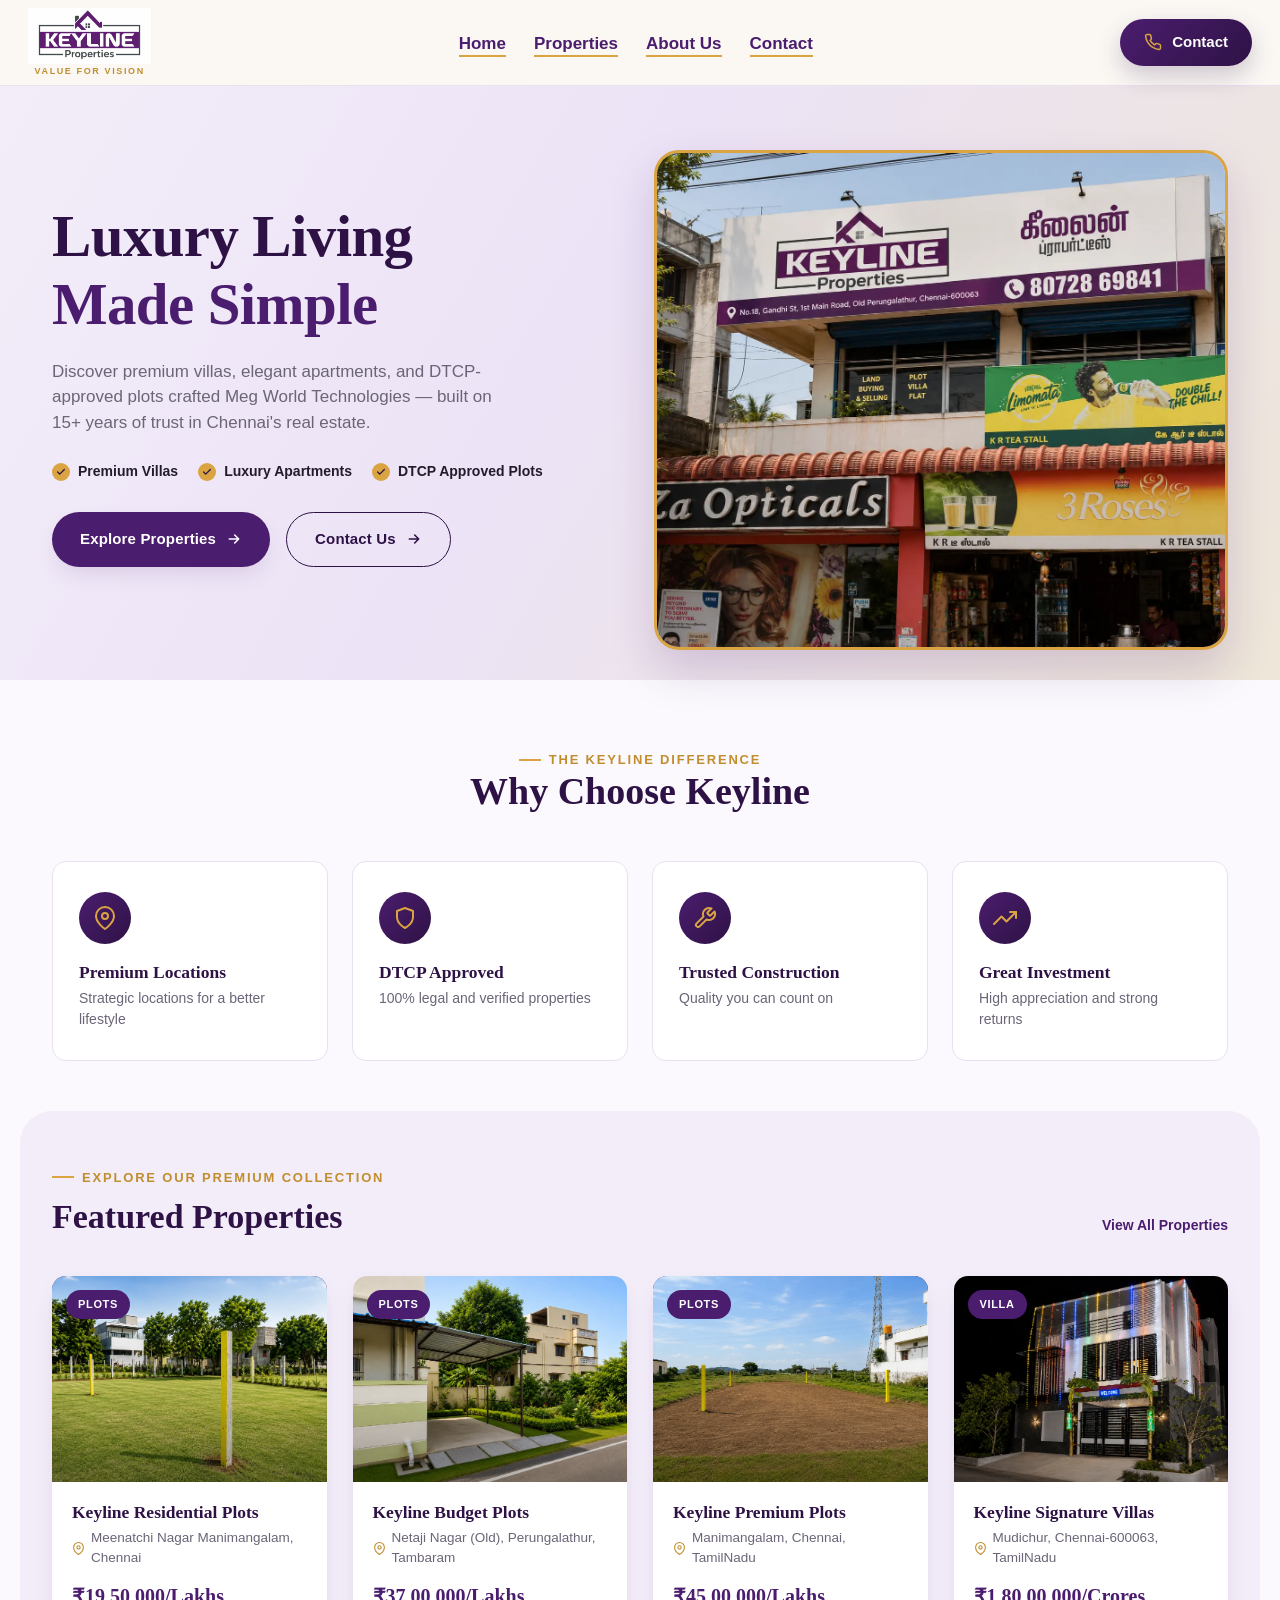
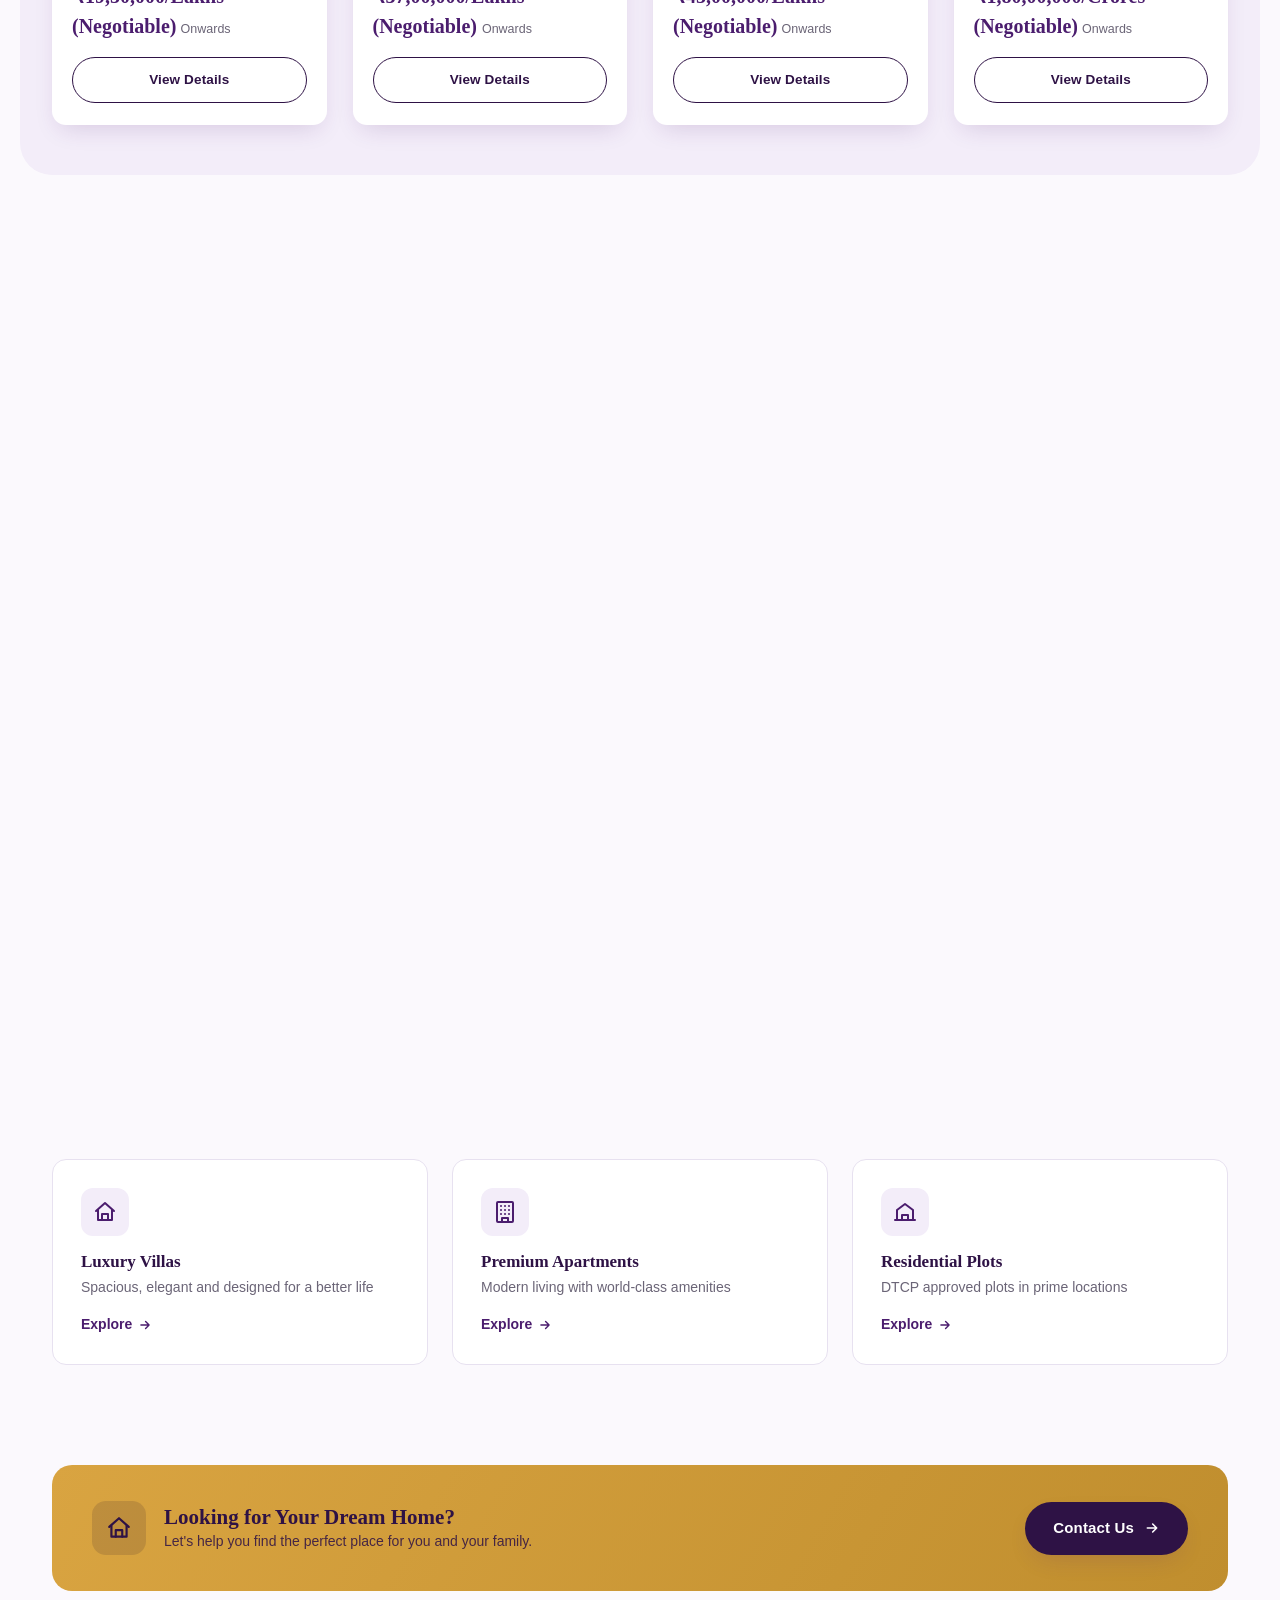
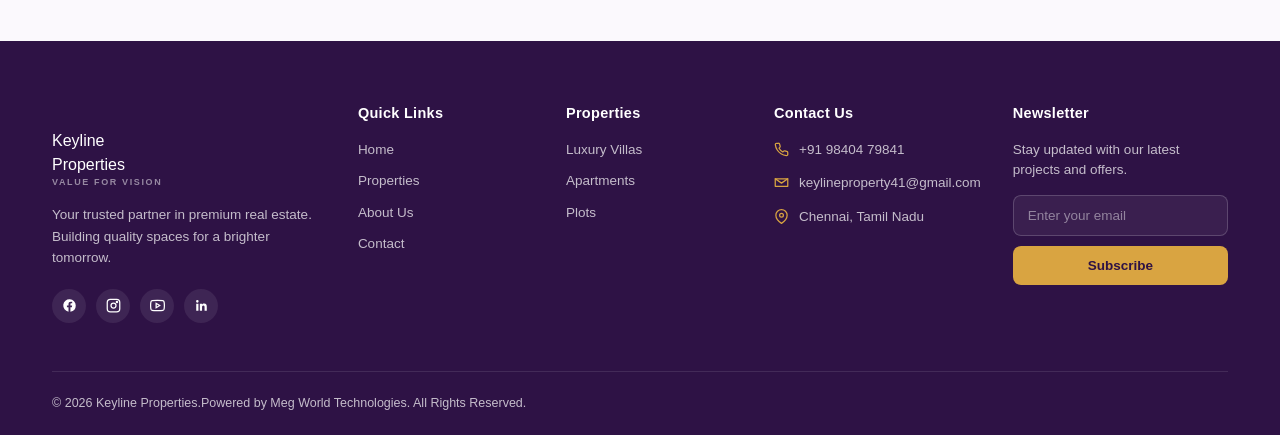
==== index.html @ 0635d90e "Updated project" ====
<!DOCTYPE html>
<html lang="en">
<head>
<meta charset="UTF-8">
<meta name="viewport" content="width=device-width, initial-scale=1.0">
<title>Keyline Properties | Luxury Living Made Simple</title>
<link rel="preconnect" href="https://fonts.googleapis.com">
<link href="https://fonts.googleapis.com/css2?family=Fraunces:opsz,wght@9..144,500;9..144,600;9..144,700&family=Manrope:wght@400;500;600;700;800&display=swap" rel="stylesheet">
<link rel="stylesheet" href="home.css">
</head>
<body>

<!-- ============ HEADER ============ -->
<header class="site-header">
  <div class="header-inner">
    <a href="index.html" class="brand">

    <!-- Logo -->
    <img src="asset/logo.webp"
         alt="Keyline Properties"
         class="brand-logo">

    <!-- Tagline -->
    <div class="brand-content">
        <div class="brand-text-tag">
            Value for Vision
        </div>
    </div>

</a>

    <nav class="main-nav" id="mainNav">
      <a href="index.html" class="active">Home</a>
      <a href="plots.html"class="active">Properties</a>
      <a href="about.html"class="active">About Us</a>
      <a href="contact.html"class="active">Contact</a>
    </nav>

    <div style="display:flex; align-items:center; gap:14px;">
      <a href="tel:+918939822222" class="header-cta">
    <svg viewBox="0 0 24 24" fill="none" stroke="currentColor"
        stroke-width="2" stroke-linecap="round" stroke-linejoin="round">
        <path d="M22 16.92v3a2 2 0 0 1-2.18 2
        19.79 19.79 0 0 1-8.63-3.07
        19.5 19.5 0 0 1-6-6
        19.79 19.79 0 0 1-3.07-8.67
        A2 2 0 0 1 4.11 2h3
        a2 2 0 0 1 2 1.72
        c.127.96.361 1.903.7 2.81
        a2 2 0 0 1-.45 2.11L8.09 9.91
        a16 16 0 0 0 6 6
        l1.27-1.27
        a2 2 0 0 1 2.11-.45
        c.907.339 1.85.573 2.81.7
        A2 2 0 0 1 22 16.92z"/>
    </svg>

    <span>Contact</span>
</a>
      <button class="nav-toggle" id="navToggle" aria-label="Toggle navigation" aria-expanded="false">
        <span></span><span></span><span></span>
      </button>
    </div>
  </div>
</header>

<main>

  <!-- ============ HERO ============ -->
  <section class="hero">
    <div class="container">
      <div class="hero-grid">
        <div class="hero-copy">
          <h1>Luxury Living<span class="accent">Made Simple</span></h1>
          <p class="lede">Discover premium villas, elegant apartments, and DTCP-approved plots crafted Meg World Technologies — built on 15+ years of trust in Chennai's real estate.</p>

          <div class="hero-tags">
            <span class="hero-tag"><span class="tick"><svg viewBox="0 0 24 24" fill="none" stroke="currentColor" stroke-width="3" stroke-linecap="round" stroke-linejoin="round"><polyline points="20 6 9 17 4 12"/></svg></span>Premium Villas</span>
            <span class="hero-tag"><span class="tick"><svg viewBox="0 0 24 24" fill="none" stroke="currentColor" stroke-width="3" stroke-linecap="round" stroke-linejoin="round"><polyline points="20 6 9 17 4 12"/></svg></span>Luxury Apartments</span>
            <span class="hero-tag"><span class="tick"><svg viewBox="0 0 24 24" fill="none" stroke="currentColor" stroke-width="3" stroke-linecap="round" stroke-linejoin="round"><polyline points="20 6 9 17 4 12"/></svg></span>DTCP Approved Plots</span>
          </div>

          <div class="hero-actions">
            <a href="plots.html" class="btn btn-primary">Explore Properties
              <svg viewBox="0 0 24 24" fill="none" stroke="currentColor" stroke-width="2.4" stroke-linecap="round" stroke-linejoin="round"><path d="M5 12h14M13 6l6 6-6 6"/></svg>
            </a>
            <a href="contact.html" class="btn btn-outline">Contact Us
              <svg viewBox="0 0 24 24" fill="none" stroke="currentColor" stroke-width="2.4" stroke-linecap="round" stroke-linejoin="round"><path d="M5 12h14M13 6l6 6-6 6"/></svg>
            </a>
          </div>
        </div>

        <div class="hero-visual">
          <div class="hero-image">
    <img src="asset/hero.webp"
         alt="Luxury Villa Exterior"
         class="hero-img">
</div>

        </div>
      </div>
      </div>
      </div>
  </section>

  <!-- ============ WHY CHOOSE KEYLINE ============ -->
  <section class="section">
    <div class="container">
      <div class="section-head reveal">
        <span class="eyebrow">The Keyline Difference</span>
        <h2>Why Choose Keyline</h2>
      </div>

      <div class="why-grid">
        <div class="why-card reveal">
          <div class="why-icon"><svg viewBox="0 0 24 24" fill="none" stroke="currentColor" stroke-width="2" stroke-linecap="round" stroke-linejoin="round"><path d="M21 10c0 7-9 13-9 13s-9-6-9-13a9 9 0 0 1 18 0z"/><circle cx="12" cy="10" r="3"/></svg></div>
          <h3>Premium Locations</h3>
          <p>Strategic locations for a better lifestyle</p>
        </div>
        <div class="why-card reveal">
          <div class="why-icon"><svg viewBox="0 0 24 24" fill="none" stroke="currentColor" stroke-width="2" stroke-linecap="round" stroke-linejoin="round"><path d="M12 22s8-4 8-11V5l-8-3-8 3v6c0 7 8 11 8 11z"/></svg></div>
          <h3>DTCP Approved</h3>
          <p>100% legal and verified properties</p>
        </div>
        <div class="why-card reveal">
          <div class="why-icon"><svg viewBox="0 0 24 24" fill="none" stroke="currentColor" stroke-width="2" stroke-linecap="round" stroke-linejoin="round"><path d="M14.7 6.3a1 1 0 0 0 0 1.4l1.6 1.6a1 1 0 0 0 1.4 0l3.77-3.77a6 6 0 0 1-7.94 7.94l-6.91 6.91a2.12 2.12 0 0 1-3-3l6.91-6.91a6 6 0 0 1 7.94-7.94l-3.76 3.76z"/></svg></div>
          <h3>Trusted Construction</h3>
          <p>Quality you can count on</p>
        </div>
        <div class="why-card reveal">
          <div class="why-icon"><svg viewBox="0 0 24 24" fill="none" stroke="currentColor" stroke-width="2" stroke-linecap="round" stroke-linejoin="round"><polyline points="23 6 13.5 15.5 8.5 10.5 1 18"/><polyline points="17 6 23 6 23 12"/></svg></div>
          <h3>Great Investment</h3>
          <p>High appreciation and strong returns</p>
        </div>
      </div>
    </div>
  </section>

  <!-- ============ FEATURED PROPERTIES ============ -->
  <section class="section" style="background:var(--ivory-2); border-radius: 32px; margin: 0 20px; width:auto;">
    <div class="container">
      <div class="section-head-row reveal">
        <div>
          <span class="eyebrow">Explore our premium collection</span>
          <h2>Featured Properties</h2>
        </div>
        <a href="plots.html" class="btn-ghost-link">View All Properties
        </a>
      </div>

      <div class="property-grid">
        <article class="property-card reveal">
          <div class="property-media">
            <div class="ph-img">
    <img src="asset/plot-1.webp"
         alt="Keyline Grandeur Villas"
         class="property-image">
</div>
<span class="property-tag">Plots</span>
          </div>
          <div class="property-body">
            <h3>Keyline Residential Plots</h3>
            <div class="property-loc"><svg viewBox="0 0 24 24" fill="none" stroke="currentColor" stroke-width="2" stroke-linecap="round" stroke-linejoin="round"><path d="M21 10c0 7-9 13-9 13s-9-6-9-13a9 9 0 0 1 18 0z"/><circle cx="12" cy="10" r="3"/></svg>Meenatchi  Nagar Manimangalam, Chennai</div>
            <div class="property-price"><strong>₹19,50,000/Lakhs (Negotiable)</strong> <span>Onwards</span></div>
            <a href="plots.html" class="btn btn-outline">View Details</a>
          </div>
        </article>

        <article class="property-card reveal">
          <div class="property-media">
<div class="ph-img">
    <img src="asset/plot-2.webp"
         alt="Keyline Heights Apartments"
         class="property-image">
</div>
            <span class="property-tag">Plots</span>
          </div>
          <div class="property-body">
            <h3>Keyline Budget Plots</h3>
            <div class="property-loc"><svg viewBox="0 0 24 24" fill="none" stroke="currentColor" stroke-width="2" stroke-linecap="round" stroke-linejoin="round"><path d="M21 10c0 7-9 13-9 13s-9-6-9-13a9 9 0 0 1 18 0z"/><circle cx="12" cy="10" r="3"/></svg>Netaji Nagar (Old), Perungalathur, Tambaram</div>
            <div class="property-price"><strong>₹37,00,000/Lakhs (Negotiable) </strong> <span>Onwards</span></div>
            <a href="plots.html" class="btn btn-outline">View Details</a>
          </div>
        </article>

        <article class="property-card reveal">
          <div class="property-media">
<div class="ph-img property-image">
    <img src="asset/plot-3.webp" alt="Keyline Premium Plots">
</div>
            <span class="property-tag">Plots</span>
          </div>
          <div class="property-body">
            <h3>Keyline Premium Plots</h3>
            <div class="property-loc"><svg viewBox="0 0 24 24" fill="none" stroke="currentColor" stroke-width="2" stroke-linecap="round" stroke-linejoin="round"><path d="M21 10c0 7-9 13-9 13s-9-6-9-13a9 9 0 0 1 18 0z"/><circle cx="12" cy="10" r="3"/></svg>Manimangalam, Chennai, TamilNadu</div>
            <div class="property-price"><strong>₹45,00,000/Lakhs (Negotiable)</strong> <span>Onwards</span></div>
            <a href="plots.html" class="btn btn-outline">View Details</a>
          </div>
        </article>

        <article class="property-card reveal">
          <div class="property-media">
            <div class="ph-img property-image">
    <img src="asset/plot-4.webp" alt="Keyline Signature Villas">
</div>
            <span class="property-tag">Villa</span>
          </div>
          <div class="property-body">
            <h3>Keyline Signature Villas</h3>
            <div class="property-loc"><svg viewBox="0 0 24 24" fill="none" stroke="currentColor" stroke-width="2" stroke-linecap="round" stroke-linejoin="round"><path d="M21 10c0 7-9 13-9 13s-9-6-9-13a9 9 0 0 1 18 0z"/><circle cx="12" cy="10" r="3"/></svg>Mudichur, Chennai-600063, TamilNadu</div>
            <div class="property-price"><strong>₹1,80,00,000/Crores (Negotiable)</strong> <span>Onwards</span></div>
            <a href="plots.html" class="btn btn-outline">View Details</a>
          </div>
        </article>
      </div>
    </div>
  </section>

  <!-- ============ STATS BAR ============ -->
  <section class="section-tight">
    <div class="container">
      <div class="stats-bar reveal">
        <div class="stat-item">
          <span class="stat-icon"><svg viewBox="0 0 24 24" fill="none" stroke="currentColor" stroke-width="2" stroke-linecap="round" stroke-linejoin="round"><path d="M17 21v-2a4 4 0 0 0-4-4H5a4 4 0 0 0-4 4v2"/><circle cx="9" cy="7" r="4"/><path d="M23 21v-2a4 4 0 0 0-3-3.87"/><path d="M16 3.13a4 4 0 0 1 0 7.75"/></svg></span>
          <div><div class="stat-num">500+</div><div class="stat-label">Happy Families</div></div>
        </div>
        <div class="stat-item">
          <span class="stat-icon"><svg viewBox="0 0 24 24" fill="none" stroke="currentColor" stroke-width="2" stroke-linecap="round" stroke-linejoin="round"><circle cx="12" cy="8" r="6"/><path d="M8.21 13.89 7 23l5-3 5 3-1.21-9.12"/></svg></span>
          <div><div class="stat-num">15+</div><div class="stat-label">Years Experience</div></div>
        </div>
        <div class="stat-item">
          <span class="stat-icon"><svg viewBox="0 0 24 24" fill="none" stroke="currentColor" stroke-width="2" stroke-linecap="round" stroke-linejoin="round"><path d="M3 21h18"/><path d="M5 21V7l7-4 7 4v14"/><path d="M9 21v-6h6v6"/></svg></span>
          <div><div class="stat-num">100+</div><div class="stat-label">Projects Completed</div></div>
        </div>
        <div class="stat-item">
          <span class="stat-icon"><svg viewBox="0 0 24 24" fill="none" stroke="currentColor" stroke-width="2" stroke-linecap="round" stroke-linejoin="round"><path d="M16 3h5v5"/><path d="M8 3H3v5"/><path d="M3 16v5h5"/><path d="M21 16v5h-5"/></svg></span>
          <div><div class="stat-num">20+</div><div class="stat-label">Ongoing Projects</div></div>
        </div>
      </div>
    </div>
  </section>

  <!-- ============ ABOUT US ============ -->
  <section class="section">
    <div class="container">
      <div class="about-grid">
        <div class="about-copy reveal">
          <span class="eyebrow">About Us</span>
          <h2>Building Dreams,<br>Creating <span class="accent">Value</span></h2>
          <p>At Keyline Properties, we are committed to delivering premium real estate solutions that build better tomorrows. With a focus on quality, trust, and customer satisfaction, we turn your real estate dreams into reality. Let's build a better future together.</p>
          <a href="about.html" class="btn btn-primary">Learn More
            <svg viewBox="0 0 24 24" fill="none" stroke="currentColor" stroke-width="2.4" stroke-linecap="round" stroke-linejoin="round"><path d="M5 12h14M13 6l6 6-6 6"/></svg>
          </a>
        </div>

        <div class="about-visual reveal">
          <div class="ph-img">
    <img src="asset/hero-last.webp"
         alt="Keyline Modern Villa">
</div>
          <div class="about-badge">
            <div class="num">15+</div>
            <div class="label">Years of<br>Excellence</div>
          </div>
        </div>

        <div class="testimonial reveal">
          <span class="quote-mark">&ldquo;</span>
          <p data-testimonial-quote>Keyline Properties helped us find our dream home in the perfect location. The entire process was transparent and their team is very professional.</p>
          <div class="stars">★★★★★</div>
          <div class="testimonial-author">
            <strong data-testimonial-author>– Ramesh &amp; Family</strong>
            <span data-testimonial-project>Keyline Grandeur Villas</span>
          </div>
          <div class="dots">
            <span class="active"></span><span></span><span></span>
          </div>
        </div>
      </div>
    </div>
  </section>

  <!-- ============ PROPERTY CATEGORIES ============ -->
  <section class="section-tight">
    <div class="container">
      <div class="section-head reveal" style="text-align:left; margin-left:0;">
        <h2 style="margin-top:6px;">Our Property Categories</h2>
      </div>

      <div class="categories-grid">
        <div class="category-card reveal">
          <div class="category-icon"><svg viewBox="0 0 24 24" fill="none" stroke="currentColor" stroke-width="2" stroke-linecap="round" stroke-linejoin="round"><path d="M3 11l9-8 9 8"/><path d="M5 10v10h14V10"/><path d="M9 20v-6h6v6"/></svg></div>
          <h3>Luxury Villas</h3>
          <p>Spacious, elegant and designed for a better life</p>
          <a href="plots.html" class="btn-ghost-link">Explore
            <svg viewBox="0 0 24 24" fill="none" stroke="currentColor" stroke-width="2.4" stroke-linecap="round" stroke-linejoin="round"><path d="M5 12h14M13 6l6 6-6 6"/></svg>
          </a>
        </div>
        <div class="category-card reveal">
          <div class="category-icon"><svg viewBox="0 0 24 24" fill="none" stroke="currentColor" stroke-width="2" stroke-linecap="round" stroke-linejoin="round"><rect x="4" y="2" width="16" height="20" rx="1"/><path d="M9 22v-4h6v4"/><path d="M8 6h.01M12 6h.01M16 6h.01M8 10h.01M12 10h.01M16 10h.01M8 14h.01M12 14h.01M16 14h.01"/></svg></div>
          <h3>Premium Apartments</h3>
          <p>Modern living with world-class amenities</p>
          <a href="plots.html" class="btn-ghost-link">Explore
            <svg viewBox="0 0 24 24" fill="none" stroke="currentColor" stroke-width="2.4" stroke-linecap="round" stroke-linejoin="round"><path d="M5 12h14M13 6l6 6-6 6"/></svg>
          </a>
        </div>
        <div class="category-card reveal">
          <div class="category-icon"><svg viewBox="0 0 24 24" fill="none" stroke="currentColor" stroke-width="2" stroke-linecap="round" stroke-linejoin="round"><path d="M2 20h20"/><path d="M4 20V10l8-6 8 6v10"/><path d="M9 20v-5h6v5"/></svg></div>
          <h3>Residential Plots</h3>
          <p>DTCP approved plots in prime locations</p>
          <a href="plots.html" class="btn-ghost-link">Explore
            <svg viewBox="0 0 24 24" fill="none" stroke="currentColor" stroke-width="2.4" stroke-linecap="round" stroke-linejoin="round"><path d="M5 12h14M13 6l6 6-6 6"/></svg>
          </a>
        </div>
      </div>
    </div>
  </section>

  <!-- ============ CTA BANNER ============ -->
  <section class="section-tight">
    <div class="container">
      <div class="cta-banner reveal">
        <div class="cta-left">
          <span class="cta-icon"><svg viewBox="0 0 24 24" fill="none" stroke="currentColor" stroke-width="2" stroke-linecap="round" stroke-linejoin="round"><path d="M3 11l9-8 9 8"/><path d="M5 10v10h14V10"/><path d="M9 20v-6h6v6"/></svg></span>
          <div>
            <h3>Looking for Your Dream Home?</h3>
            <p>Let's help you find the perfect place for you and your family.</p>
          </div>
        </div>
        <a href="contact.html" class="btn btn-primary">Contact Us
          <svg viewBox="0 0 24 24" fill="none" stroke="currentColor" stroke-width="2.4" stroke-linecap="round" stroke-linejoin="round"><path d="M5 12h14M13 6l6 6-6 6"/></svg>
        </a>
      </div>
    </div>
  </section>

</main>

<!-- ============ FOOTER ============ -->
<footer class="site-footer">
  <div class="container">
    <div class="footer-grid">
      <div class="footer-brand">
        <a href="index.html" class="brand">
          <span class="brand-mark">
            <svg viewBox="0 0 24 24" fill="none" stroke="currentColor" stroke-width="2" stroke-linecap="round" stroke-linejoin="round"><path d="M3 11l9-8 9 8"/><path d="M5 10v10h14V10"/><path d="M9 20v-6h6v6"/></svg>
          </span>
          <span>
            <span class="brand-text-name">Keyline<br>Properties</span>
            <div class="brand-text-tag">Value for Vision</div>
          </span>
        </a>
        <p>Your trusted partner in premium real estate. Building quality spaces for a brighter tomorrow.</p>
        <div class="social-row">
          <a href="#" aria-label="Facebook"><svg viewBox="0 0 24 24" fill="currentColor"><path d="M22 12a10 10 0 1 0-11.6 9.87v-6.98H7.9V12h2.5V9.8c0-2.47 1.47-3.84 3.72-3.84 1.08 0 2.2.19 2.2.19v2.43h-1.24c-1.22 0-1.6.76-1.6 1.54V12h2.72l-.44 2.89h-2.28v6.98A10 10 0 0 0 22 12z"/></svg></a>
          <a href="#" aria-label="Instagram"><svg viewBox="0 0 24 24" fill="none" stroke="currentColor" stroke-width="2"><rect x="2" y="2" width="20" height="20" rx="5"/><circle cx="12" cy="12" r="4"/><circle cx="17.5" cy="6.5" r="1"/></svg></a>
          <a href="#" aria-label="YouTube"><svg viewBox="0 0 24 24" fill="none" stroke="currentColor" stroke-width="2"><path d="M22.5 6.2a2.8 2.8 0 0 0-2-2C18.9 3.7 12 3.7 12 3.7s-6.9 0-8.5.5a2.8 2.8 0 0 0-2 2A29 29 0 0 0 1 12a29 29 0 0 0 .5 5.8 2.8 2.8 0 0 0 2 2c1.6.5 8.5.5 8.5.5s6.9 0 8.5-.5a2.8 2.8 0 0 0 2-2A29 29 0 0 0 23 12a29 29 0 0 0-.5-5.8z"/><polygon points="9.8 15.5 15.5 12 9.8 8.5"/></svg></a>
          <a href="#" aria-label="LinkedIn"><svg viewBox="0 0 24 24" fill="currentColor"><path d="M20.45 20.45h-3.55v-5.57c0-1.33-.03-3.04-1.85-3.04-1.86 0-2.14 1.45-2.14 2.94v5.67H9.36V9h3.41v1.56h.05c.47-.9 1.63-1.85 3.36-1.85 3.6 0 4.27 2.37 4.27 5.45v6.29zM5.34 7.43a2.06 2.06 0 1 1 0-4.12 2.06 2.06 0 0 1 0 4.12zM7.12 20.45H3.56V9h3.56v11.45z"/></svg></a>
        </div>
      </div>

      <div class="footer-col">
        <h4>Quick Links</h4>
        <ul>
          <li><a href="index.html">Home</a></li>
          <li><a href="plots.html">Properties</a></li>
          <li><a href="about.html">About Us</a></li>
          <li><a href="contact.html">Contact</a></li>
        </ul>
      </div>

      <div class="footer-col">
        <h4>Properties</h4>
        <ul>
          <li><a href="plots.html">Luxury Villas</a></li>
          <li><a href="plots.html">Apartments</a></li>
          <li><a href="plots.html">Plots</a></li>
        </ul>
      </div>

      <div class="footer-col">
        <h4>Contact Us</h4>
        <div class="contact-line">
          <svg viewBox="0 0 24 24" fill="none" stroke="currentColor" stroke-width="2" stroke-linecap="round" stroke-linejoin="round"><path d="M22 16.92v3a2 2 0 0 1-2.18 2 19.79 19.79 0 0 1-8.63-3.07 19.5 19.5 0 0 1-6-6 19.79 19.79 0 0 1-3.07-8.67A2 2 0 0 1 4.11 2h3a2 2 0 0 1 2 1.72c.127.96.361 1.903.7 2.81a2 2 0 0 1-.45 2.11L8.09 9.91a16 16 0 0 0 6 6l1.27-1.27a2 2 0 0 1 2.11-.45c.907.339 1.85.573 2.81.7A2 2 0 0 1 22 16.92z"/></svg>
          <span>+91 98404 79841</span>
        </div>
        <div class="contact-line">
          <svg viewBox="0 0 24 24" fill="none" stroke="currentColor" stroke-width="2" stroke-linecap="round" stroke-linejoin="round"><path d="M4 4h16v16H4z" opacity="0"/><path d="M22 6 12 13 2 6"/><path d="M2 6h20v12H2z"/></svg>
          <span>keylineproperty41@gmail.com</span>
        </div>
        <div class="contact-line">
          <svg viewBox="0 0 24 24" fill="none" stroke="currentColor" stroke-width="2" stroke-linecap="round" stroke-linejoin="round"><path d="M21 10c0 7-9 13-9 13s-9-6-9-13a9 9 0 0 1 18 0z"/><circle cx="12" cy="10" r="3"/></svg>
          <span>Chennai, Tamil Nadu</span>
        </div>
      </div>

      <div class="footer-col">
        <h4>Newsletter</h4>
        <p style="font-size:13.5px; margin-bottom:14px;">Stay updated with our latest projects and offers.</p>
        <form class="newsletter-form" id="newsletterForm">
          <input type="email" placeholder="Enter your email" required>
          <button type="submit">Subscribe</button>
          <span class="form-msg" id="newsletterMsg"></span>
        </form>
      </div>
    </div>

    <div class="footer-bottom">
    <span>&copy; 2026 Keyline Properties.Powered by Meg World Technologies. All Rights Reserved.</span>
    </div>
  </div>
</footer>

<button class="to-top" aria-label="Back to top">
  <svg viewBox="0 0 24 24" fill="none" stroke="currentColor" stroke-width="2.4" stroke-linecap="round" stroke-linejoin="round"><path d="M12 19V5M5 12l7-7 7 7"/></svg>
</button>

<script src="home.js"></script>
</body>
</html>
---- home.css ----
/* ===========================================================
   Keyline Properties — Home Page Styles
   Palette: Royal Plum #4B1F63, Deep Plum #2E1240, Amber #D9A441,
            Ivory #FBF8F3, Ink #1D1626, Slate #6B6577
   Type: 'Fraunces' (display serif) + 'Manrope' (body/UI)
=========================================================== */

:root {

  /* ===== Keyline Purple Theme ===== */
  --plum: #4b1d6e;
  --plum-dark: #3d1660;
  --plum-darker: #2e1245;

  --amber: #d9a441;
  --amber-dark: #c08e2e;

  --ivory: #fbf9fd;
  --ivory-2: #f3edf9;

  --ink: #221c2c;
  --slate: #6b6577;

  --line: #e7e1f0;
  --white: #ffffff;

  /* Extra theme colors */
  --purple-600: #5c2687;
  --purple-tint: #f3edf9;
  --purple-tint-2: #ece3f6;
  --gray-400: #a29cb0;

  /* Typography */
  --font-display: "Playfair Display", serif;
  --font-body: "Poppins", sans-serif;

  /* Radius */
  --radius-sm: 10px;
  --radius-md: 14px;
  --radius-lg: 20px;

  /* Shadows */
  --shadow-sm: 0 10px 25px -8px rgba(75,29,110,.18);
  --shadow-md: 0 20px 45px -20px rgba(46,18,69,.18);
  --shadow-lg: 0 25px 55px -20px rgba(46,18,69,.22);

}

* { margin: 0; padding: 0; box-sizing: border-box; }

html { scroll-behavior: smooth; }

body {
  font-family: var(--font-body);
  color: var(--ink);
  background: var(--ivory);
  line-height: 1.5;
  overflow-x: hidden;
}

img { max-width: 100%; display: block; }

a { text-decoration: none; color: inherit; }

ul { list-style: none; }

button { font-family: inherit; cursor: pointer; border: none; background: none; }

.container {
  width: 100%;
  max-width: 1240px;
  margin: 0 auto;
  padding: 0 32px;
}

.eyebrow {
  display: inline-flex;
  align-items: center;
  gap: 8px;
  font-family: var(--font-body);
  font-size: 13px;
  font-weight: 700;
  letter-spacing: 0.14em;
  text-transform: uppercase;
  color: var(--amber-dark);
}

.eyebrow::before {
  content: "";
  width: 22px;
  height: 2px;
  background: var(--amber);
  display: inline-block;
}

h1, h2, h3, h4 {
  font-family: var(--font-display);
  font-weight: 600;
  color: var(--plum-darker);
  line-height: 1.15;
}

/* Reveal-on-scroll */
.reveal {
  opacity: 0;
  transform: translateY(24px);
  transition: opacity 0.7s ease, transform 0.7s ease;
}
.reveal.is-visible {
  opacity: 1;
  transform: translateY(0);
}

/* ---------- Buttons ---------- */
.btn {
  display: inline-flex;
  align-items: center;
  gap: 10px;
  padding: 15px 28px;
  border-radius: 999px;
  font-weight: 700;
  font-size: 15px;
  letter-spacing: 0.01em;
  transition: transform 0.25s ease, box-shadow 0.25s ease, background 0.25s ease;
  white-space: nowrap;
}
.btn svg { width: 16px; height: 16px; transition: transform 0.25s ease; }
.btn:hover svg { transform: translateX(4px); }

.btn-primary {
  background: var(--plum);
  color: var(--white);
  box-shadow: var(--shadow-sm);
}
.btn-primary:hover { background: var(--plum-darker); transform: translateY(-2px); box-shadow: var(--shadow-md); }

.btn-outline {
  background: transparent;
  color: var(--plum-darker);
  border: 1.5px solid var(--plum-darker);
}
.btn-outline:hover { background: var(--plum-darker); color: var(--white); transform: translateY(-2px); }

.btn-amber {
  background: var(--plum-darker);
  color: #d9a441;
  box-shadow: var(--shadow-sm);
}
.btn-amber:hover { background: var(--amber-dark); transform: translateY(-2px); box-shadow: var(--shadow-md); }

.btn-ghost-link {
  font-weight: 700;
  color: var(--plum);
  display: inline-flex;
  align-items: center;
  gap: 6px;
  font-size: 14px;
}
.btn-ghost-link svg { width: 14px; height: 14px; transition: transform 0.25s ease; }
.btn-ghost-link:hover svg { transform: translateX(4px); }

/* ---------- Placeholder "photo" blocks ----------
   Dummy imagery built purely from CSS gradients + a
   line-art motif, so no external image files are needed. */
.ph-img {
  position: relative;
  overflow: hidden;
  background:
    radial-gradient(circle at 25% 20%, rgba(255,255,255,0.16), transparent 45%),
    linear-gradient(135deg, var(--g1, #5B2C7A), var(--g2, #2E1240));
  border-radius: var(--radius-md);
}
.ph-img::before {
  /* soft skyline / horizon motif */
  content: "";
  position: absolute;
  left: 0; right: 0; bottom: 0;
  height: 42%;
  background: linear-gradient(0deg, rgba(0,0,0,0.28), transparent);
}
.ph-img::after {
  content: "";
  position: absolute;
  inset: 0;
  background-repeat: no-repeat;
  background-position: center 65%;
  background-size: 70% auto;
  opacity: 0.9;
}

/* ---------- Header ---------- */
.site-header {
  position: sticky;
  top: 0;
  z-index: 100;
  background: rgba(251, 248, 243, 0.92);
  backdrop-filter: blur(10px);
  border-bottom: 1px solid var(--line);
}

.header-inner {
  display: flex;
  align-items: center;
  justify-content: space-between;

  /* Reduced navbar height */
  padding: 8px 28px;

  gap: 18px;
}

/* Brand */

.brand {
  display: flex;
  flex-direction: column;
  align-items: flex-start;
  justify-content: center;
  text-decoration: none;
  flex-shrink: 0;
}

.brand-logo {
  /* Reduced from 75px */
  height: 56px;
  width: auto;
  display: block;
  object-fit: contain;
}

.brand-content {
  width: 100%;
  margin-top: 2px;
}

.brand-text-tag {
  width: 100%;
  text-align: center;

  /* Reduced size */
  font-size: 9px;
  font-weight: 600;
  letter-spacing: 0.18em;

  line-height: 1.2;
  text-transform: uppercase;
  color: var(--amber-dark);
}

/* Navigation */

.main-nav {
  display: flex;
  align-items: center;

  /* Reduced from 36px */
  gap: 28px;
}

.main-nav a {
  position: relative;

  /* Slightly reduced */
  padding: 8px 0 5px;

  font-weight: 600;
  font-size: 17px;
  line-height: 1;

  color: var(--ink);
  text-decoration: none;
  white-space: nowrap;
}

.main-nav a::after {
  content: "";
  position: absolute;
  left: 0;
  bottom: 0;

  width: 0;
  height: 2px;

  background: var(--amber);
  transition: width 0.25s ease;
}

.main-nav a:hover::after,
.main-nav a.active::after {
  width: 100%;
}

.main-nav a.active {
  color: var(--plum);
}

/* Tablet */

@media (max-width: 992px) {
  .header-inner {
    padding: 8px 20px;
    gap: 14px;
  }

  .brand-logo {
    height: 50px;
  }

  .brand-text-tag {
    font-size: 8px;
    letter-spacing: 0.15em;
  }

  .main-nav {
    gap: 20px;
  }

  .main-nav a {
    font-size: 13px;
  }
}

/* Mobile */

@media (max-width: 768px) {
  .header-inner {
    padding: 7px 16px;
  }

  .brand-logo {
    height: 46px;
  }

  .brand-content {
    margin-top: 1px;
  }

  .brand-text-tag {
    font-size: 7px;
    letter-spacing: 0.14em;
  }
}

.header-cta{
    display:flex;
    align-items:center;
    justify-content:center;
    gap:10px;

    padding:12px 24px;

    background:linear-gradient(
        135deg,
        var(--plum),
        var(--plum-darker)
    );

    color:#fff;
    font-size:15px;
    font-weight:600;

    border-radius:999px;

    box-shadow:0 10px 25px rgba(46,18,69,.22);

    transition:all .3s ease;
}

.header-cta svg{
    width:18px;
    height:18px;
    color:var(--amber);
}

.header-cta:hover{
    transform:translateY(-2px);
    box-shadow:0 14px 30px rgba(46,18,69,.28);
}

.nav-toggle {
  display: none;
  flex-direction: column;
  gap: 5px;
  padding: 6px;
}
.nav-toggle span {
  width: 24px;
  height: 2px;
  background: var(--plum-darker);
  border-radius: 2px;
  transition: transform 0.25s ease, opacity 0.25s ease;
}

/* ---------- Hero ---------- */
.hero{
    padding:64px 0 0;
    padding-bottom: 30px !important;
    background:linear-gradient(
        120deg,
        var(--purple-tint) 0%,
        var(--purple-tint-2) 45%,
        #eee6d8 100%
    );
}
.hero-grid {
  display: grid;
  grid-template-columns: 1fr 1.05fr;
  gap: 56px;
  align-items: center;
}
.hero-copy h1 {
  font-size: clamp(38px, 4.6vw, 60px);
  letter-spacing: -0.01em;
}
.hero-copy h1 .accent { color: var(--plum); display: block; }
.hero-copy p.lede {
  margin-top: 20px;
  font-size: 17px;
  color: var(--slate);
  max-width: 460px;
}
.hero-tags {
  display: flex;
  flex-wrap: wrap;
  gap: 20px;
  margin: 26px 0 30px;
}
.hero-tag {
  display: flex;
  align-items: center;
  gap: 8px;
  font-size: 14px;
  font-weight: 600;
  color: var(--ink);
}
.hero-tag .tick {
  width: 18px;
  height: 18px;
  border-radius: 50%;
  background: var(--amber);
  color: var(--plum-darker);
  display: inline-flex;
  align-items: center;
  justify-content: center;
  flex-shrink: 0;
}
.hero-tag .tick svg { width: 10px; height: 10px; }

.hero-actions {
  display: flex;
  gap: 16px;
  flex-wrap: wrap;
  padding-bottom: 30px;
}

.hero-image{
    width:100%;
    height:500px;              /* Adjust the height as needed */
    overflow:hidden;
    border:3px solid #D9A441;  /* Gold border */
    border-radius:25px;
    box-shadow:0 20px 45px rgba(75,29,110,.18);
    position:relative;
}

.hero-image img{
    width:100%;
    height:100%;
    object-fit:cover;          /* Makes the image fill perfectly */
    object-position:50% 20%;    /* Keeps the center visible */
    transition:transform .6s ease;
}

.hero-image:hover img{
    transform:scale(1.08);
}

.hero-image::before{
    content:"";
    position:absolute;
    inset:0;
    border:3px solid #4b1d6e;  /* Purple border */
    border-radius:25px;
    pointer-events:none;
    opacity:0;
    transition:.4s;
}

.hero-image:hover::before{
    opacity:1;
}

/* ---------- Search bar ---------- */
.search-wrap { margin-top: 56px; }
.search-bar {
  background: var(--white);
  border-radius: var(--radius-lg);
  box-shadow: var(--shadow-lg);
  padding: 26px 30px;
  display: grid;
  grid-template-columns: 1fr 1fr 1fr auto;
  gap: 0;
  align-items: end;
  transform: translateY(0);
}
.search-field {
  padding: 0 24px;
  border-right: 1px solid var(--line);
}
.search-field:first-child { padding-left: 0; }
.search-field label {
  display: block;
  font-size: 11px;
  font-weight: 700;
  letter-spacing: 0.1em;
  text-transform: uppercase;
  color: var(--slate);
  margin-bottom: 8px;
}
.search-field select {
  width: 100%;
  border: none;
  background: transparent;
  font-family: inherit;
  font-size: 15.5px;
  font-weight: 700;
  color: var(--ink);
  appearance: none;
  -webkit-appearance: none;
  cursor: pointer;
}
.search-field-select {
  position: relative;
}
.search-field-select::after {
  content: "";
  position: absolute;
  right: 0;
  top: 4px;
  width: 10px;
  height: 10px;
  border-right: 2px solid var(--slate);
  border-bottom: 2px solid var(--slate);
  transform: rotate(45deg);
  pointer-events: none;
}
.search-submit {
  margin-left: 24px;
  padding: 17px 30px;
}
.search-submit svg { width: 16px; height: 16px; }

/* ---------- Section shell ---------- */
.section { padding: 50px 0; }
.section-tight { padding: 50px 0; }
.section-head {
  text-align: center;
  max-width: 640px;
  margin: 14px auto 48px;
}
.section-head h2 { font-size: clamp(28px, 3vw, 38px); }
.section-head p { color: var(--slate); margin-top: 12px; font-size: 15.5px; }
.section-head-row {
  display: flex;
  align-items: flex-end;
  justify-content: space-between;
  gap: 24px;
  margin-bottom: 40px;
}
.section-head-row h2 { font-size: clamp(26px, 2.8vw, 34px); margin-top: 10px; }

/* ---------- Why choose us ---------- */
.why-grid {
  display: grid;
  grid-template-columns: repeat(4, 1fr);
  gap: 24px;
}
.why-card {
  background: var(--white);
  border: 1px solid var(--line);
  border-radius: var(--radius-md);
  padding: 30px 26px;
  transition: transform 0.25s ease, box-shadow 0.25s ease, border-color 0.25s ease;
}
.why-card:hover {
  transform: translateY(-6px);
  box-shadow: var(--shadow-md);
  border-color: transparent;
}
.why-icon {
  width: 52px;
  height: 52px;
  border-radius: 50%;
  background: linear-gradient(135deg, var(--plum), var(--plum-darker));
  color: var(--amber);
  display: flex;
  align-items: center;
  justify-content: center;
  margin-bottom: 18px;
}
.why-icon svg { width: 24px; height: 24px; }
.why-card h3 { font-size: 17.5px; margin-bottom: 6px; }
.why-card p { font-size: 14px; color: var(--slate); }

/* ---------- Featured properties ---------- */
.property-grid {
  display: grid;
  grid-template-columns: repeat(4, 1fr);
  gap: 26px;
}
.property-card {
  background: var(--white);
  border-radius: var(--radius-md);
  overflow: hidden;
  box-shadow: var(--shadow-sm);
  transition: transform 0.3s ease, box-shadow 0.3s ease;
}
.property-card:hover { transform: translateY(-8px); box-shadow: var(--shadow-md); }
.property-media { position: relative; }
.property-media .ph-img { aspect-ratio: 4/3; border-radius: 0; }
.property-tag {
  position: absolute;
  top: 14px;
  left: 14px;
  background: var(--plum);
  color: var(--white);
  font-size: 11px;
  font-weight: 700;
  letter-spacing: 0.06em;
  text-transform: uppercase;
  padding: 6px 12px;
  border-radius: 999px;
}
.property-body { padding: 20px 20px 22px; }
.property-body h3 { font-size: 17.5px; margin-bottom: 6px; }
.property-loc {
  display: flex;
  align-items: center;
  gap: 6px;
  font-size: 13.5px;
  color: var(--slate);
  margin-bottom: 12px;
}
.property-loc svg { width: 13px; height: 13px; color: var(--amber-dark); flex-shrink: 0; }
.property-price { font-size: 15px; margin-bottom: 16px; }
.property-price strong { font-family: var(--font-display); font-size: 20px; color: var(--plum); }
.property-price span { color: var(--slate); font-size: 12.5px; }
.property-body .btn-outline {
  width: 100%;
  justify-content: center;
  padding: 12px 20px;
  font-size: 13.5px;
}

/* ---------- Stats bar ---------- */
.stats-bar {
  background: linear-gradient(120deg, var(--plum-darker), var(--plum));
  border-radius: var(--radius-lg);
  padding: 40px 24px;
  display: grid;
  grid-template-columns: repeat(4, 1fr);
}
.stat-item {
  display: flex;
  align-items: center;
  gap: 16px;
  justify-content: center;
  padding: 0 12px;
  border-right: 1px solid rgba(255,255,255,0.15);
  color: var(--white);
}
.stat-item:last-child { border-right: none; }
.stat-icon {
  width: 46px;
  height: 46px;
  border-radius: 12px;
  background: rgba(217, 164, 65, 0.18);
  color: var(--amber);
  display: flex;
  align-items: center;
  justify-content: center;
  flex-shrink: 0;
}
.stat-icon svg { width: 22px; height: 22px; }
.stat-num { font-family: var(--font-display); font-size: 26px; font-weight: 700; line-height: 1; }
.stat-label { font-size: 12.5px; color: rgba(255,255,255,0.75); margin-top: 4px; }

/* ---------- About ---------- */
.about-grid {
  display: grid;
  grid-template-columns: 1fr 0.95fr 0.85fr;
  gap: 36px;
  align-items: center;
}
.about-copy p { color: var(--slate); font-size: 15px; margin: 18px 0 26px; max-width: 460px; }
.about-copy h2 .accent { color: var(--amber-dark); }

.about-visual { position: relative; }
.about-visual .ph-img { --g1: #6A3792; --g2: #23102E; aspect-ratio: 3/4; box-shadow: var(--shadow-md); }
.about-badge {
  position: absolute;
  bottom: 18px;
  right: -18px;
  background: var(--plum);
  color: var(--white);
  padding: 16px 20px;
  border-radius: var(--radius-md);
  box-shadow: var(--shadow-md);
}
.about-badge .num { font-family: var(--font-display); font-size: 22px; font-weight: 700; color: var(--amber); }
.about-badge .label { font-size: 12px; margin-top: 2px; }

.testimonial {
  background: var(--white);
  border: 1px solid var(--line);
  border-radius: var(--radius-md);
  padding: 30px 26px;
  box-shadow: var(--shadow-sm);
}
.testimonial .quote-mark { font-family: var(--font-display); font-size: 46px; color: var(--amber); line-height: 0.5; display: block; margin-bottom: 10px; }
.testimonial p { font-size: 15px; color: var(--ink); margin-bottom: 18px; }
.stars { color: var(--amber-dark); font-size: 15px; letter-spacing: 3px; margin-bottom: 10px; }
.testimonial-author strong { display: block; font-size: 14.5px; }
.testimonial-author span { font-size: 13px; color: var(--slate); }
.dots { display: flex; gap: 7px; margin-top: 18px; }
.dots span { width: 7px; height: 7px; border-radius: 50%; background: var(--line); }
.dots span.active { background: var(--plum); }

/* ---------- Categories ---------- */
.categories-grid {
  display: grid;
  grid-template-columns: repeat(3, 1fr);
  gap: 24px;
}
.category-card {
  border: 1px solid var(--line);
  border-radius: var(--radius-md);
  padding: 28px;
  background: var(--white);
  transition: border-color 0.25s ease, transform 0.25s ease;
}
.category-card:hover { border-color: var(--amber); transform: translateY(-4px); }
.category-icon {
  width: 48px;
  height: 48px;
  border-radius: 12px;
  background: var(--ivory-2);
  color: var(--plum);
  display: flex;
  align-items: center;
  justify-content: center;
  margin-bottom: 16px;
}
.category-icon svg { width: 24px; height: 24px; }
.category-card h3 { font-size: 17px; margin-bottom: 6px; }
.category-card p { font-size: 14px; color: var(--slate); margin-bottom: 14px; }

/* ---------- CTA banner ---------- */
.cta-banner {
  background: linear-gradient(120deg, var(--amber), var(--amber-dark));
  border-radius: var(--radius-lg);
  padding: 36px 40px;
  display: flex;
  align-items: center;
  justify-content: space-between;
  gap: 24px;
  flex-wrap: wrap;
}
.cta-left { display: flex; align-items: center; gap: 18px; }
.cta-icon {
  width: 54px;
  height: 54px;
  border-radius: 14px;
  background: rgba(29, 14, 43, 0.14);
  display: flex;
  align-items: center;
  justify-content: center;
  color: var(--plum-darker);
  flex-shrink: 0;
}
.cta-icon svg { width: 26px; height: 26px; }
.cta-left h3 { font-size: 21px; color: var(--plum-darker); }
.cta-left p { font-size: 14px; color: var(--plum-darker); opacity: 0.85; margin-top: 2px; }
.cta-banner .btn-primary { background: var(--plum-darker); }

/* ---------- Footer ---------- */
.site-footer {
  background: var(--plum-darker);
  color: rgba(255,255,255,0.72);
  padding-top: 64px;
}
.footer-grid {
  display: grid;
  grid-template-columns: 1.4fr 0.9fr 0.9fr 1fr 1.1fr;
  gap: 32px;
  padding-bottom: 48px;
  border-bottom: 1px solid rgba(255,255,255,0.1);
}
.footer-brand .brand-mark { background: linear-gradient(135deg, var(--amber), var(--amber-dark)); color: var(--plum-darker); }
.footer-brand .brand-text-name { color: var(--white); }
.footer-brand .brand-text-tag { color: rgba(255,255,255,0.5); border-top-color: rgba(255,255,255,0.15); }
.footer-brand p { font-size: 13.5px; margin: 16px 0 20px; max-width: 260px; line-height: 1.6; }
.social-row { display: flex; gap: 10px; }
.social-row a {
  width: 34px; height: 34px;
  border-radius: 50%;
  background: rgba(255,255,255,0.08);
  display: flex; align-items: center; justify-content: center;
  transition: background 0.25s ease, transform 0.25s ease;
}
.social-row a:hover { background: var(--amber); transform: translateY(-3px); }
.social-row a svg { width: 15px; height: 15px; color: var(--white); }

.footer-col h4 {
  color: var(--white);
  font-size: 14.5px;
  font-weight: 700;
  margin-bottom: 18px;
  font-family: var(--font-body);
  letter-spacing: 0.02em;
}
.footer-col ul li { margin-bottom: 11px; font-size: 13.5px; }
.footer-col ul li a:hover { color: var(--amber); }
.footer-col .contact-line {
  display: flex; align-items: flex-start; gap: 10px;
  font-size: 13.5px; margin-bottom: 13px;
}
.footer-col .contact-line svg { width: 15px; height: 15px; color: var(--amber); margin-top: 2px; flex-shrink: 0; }

.newsletter-form { display: flex; flex-direction: column; gap: 10px; margin-top: 4px; }
.newsletter-form input {
  padding: 12px 14px;
  border-radius: 8px;
  border: 1px solid rgba(255,255,255,0.18);
  background: rgba(255,255,255,0.06);
  color: var(--white);
  font-family: inherit;
  font-size: 13.5px;
}
.newsletter-form input::placeholder { color: rgba(255,255,255,0.45); }
.newsletter-form input:focus { outline: 2px solid var(--amber); }
.newsletter-form button {
  background: var(--amber);
  color: var(--plum-darker);
  font-weight: 700;
  font-size: 13.5px;
  padding: 12px 16px;
  border-radius: 8px;
  transition: background 0.25s ease;
}
.newsletter-form button:hover { background: var(--amber-dark); }
.form-msg { font-size: 12.5px; color: var(--amber); min-height: 16px; }

.footer-bottom {
  display: flex;
  align-items: center;
  justify-content: space-between;
  padding: 22px 0;
  font-size: 12.5px;
  flex-wrap: wrap;
  gap: 10px;
}
.footer-bottom .heart { color: #E86A6A; }

/* Back to top */
.to-top {
  position: fixed;
  right: 26px;
  bottom: 26px;
  width: 46px;
  height: 46px;
  border-radius: 50%;
  background: var(--plum);
  color: var(--white);
  display: flex;
  align-items: center;
  justify-content: center;
  box-shadow: var(--shadow-md);
  opacity: 0;
  visibility: hidden;
  transform: translateY(10px);
  transition: opacity 0.3s ease, transform 0.3s ease, visibility 0.3s ease, background 0.25s ease;
  z-index: 99;
}
.to-top.show { opacity: 1; visibility: visible; transform: translateY(0); }
.to-top:hover { background: var(--plum-darker); }
.to-top svg { width: 18px; height: 18px; }

/* Accessible focus */
a:focus-visible, button:focus-visible, select:focus-visible, input:focus-visible {
  outline: 2.5px solid var(--amber);
  outline-offset: 2px;
}

/* ---------- Responsive ---------- */
@media (max-width: 1080px) {
  .why-grid { grid-template-columns: repeat(2, 1fr); }
  .property-grid { grid-template-columns: repeat(2, 1fr); }
  .about-grid { grid-template-columns: 1fr; }
  .about-visual { max-width: 420px; }
  .footer-grid { grid-template-columns: 1fr 1fr; }
}

@media (max-width: 900px) {
  .hero-grid { grid-template-columns: 1fr; }
  .hero-visual { order: -1; }
  .search-bar { grid-template-columns: 1fr 1fr; row-gap: 20px; }
  .search-field { border-right: none; padding: 0; }
  .search-submit { grid-column: 1 / -1; margin: 6px 0 0; justify-content: center; width: 100%; }
  .stats-bar { grid-template-columns: repeat(2, 1fr); row-gap: 24px; }
  .stat-item:nth-child(2) { border-right: none; }
  .stat-item { border-right: none; }
  .categories-grid { grid-template-columns: 1fr; }
}

@media (max-width: 760px) {
  .main-nav { position: fixed; top: 78px; left: 0; right: 0; background: var(--ivory); flex-direction: column; align-items: flex-start; gap: 4px; padding: 20px 24px 28px; box-shadow: var(--shadow-md); transform: translateY(-130%); opacity: 0; transition: transform 0.3s ease, opacity 0.3s ease; }
  .main-nav.open { transform: translateY(0); opacity: 1; }
  .main-nav a { width: 100%; padding: 12px 0; border-bottom: 1px solid var(--line); }
  .nav-toggle { display: flex; }
  .header-cta span { display: none; }
  .header-cta { padding: 12px; }
  .why-grid, .property-grid { grid-template-columns: 1fr; }
  .footer-grid { grid-template-columns: 1fr; }
  .cta-banner { flex-direction: column; align-items: flex-start; }
  .section { padding: 50px 0; }
}

.nav-toggle.is-open span:nth-child(1) { transform: translateY(7px) rotate(45deg); }
.nav-toggle.is-open span:nth-child(2) { opacity: 0; }
.nav-toggle.is-open span:nth-child(3) { transform: translateY(-7px) rotate(-45deg); }
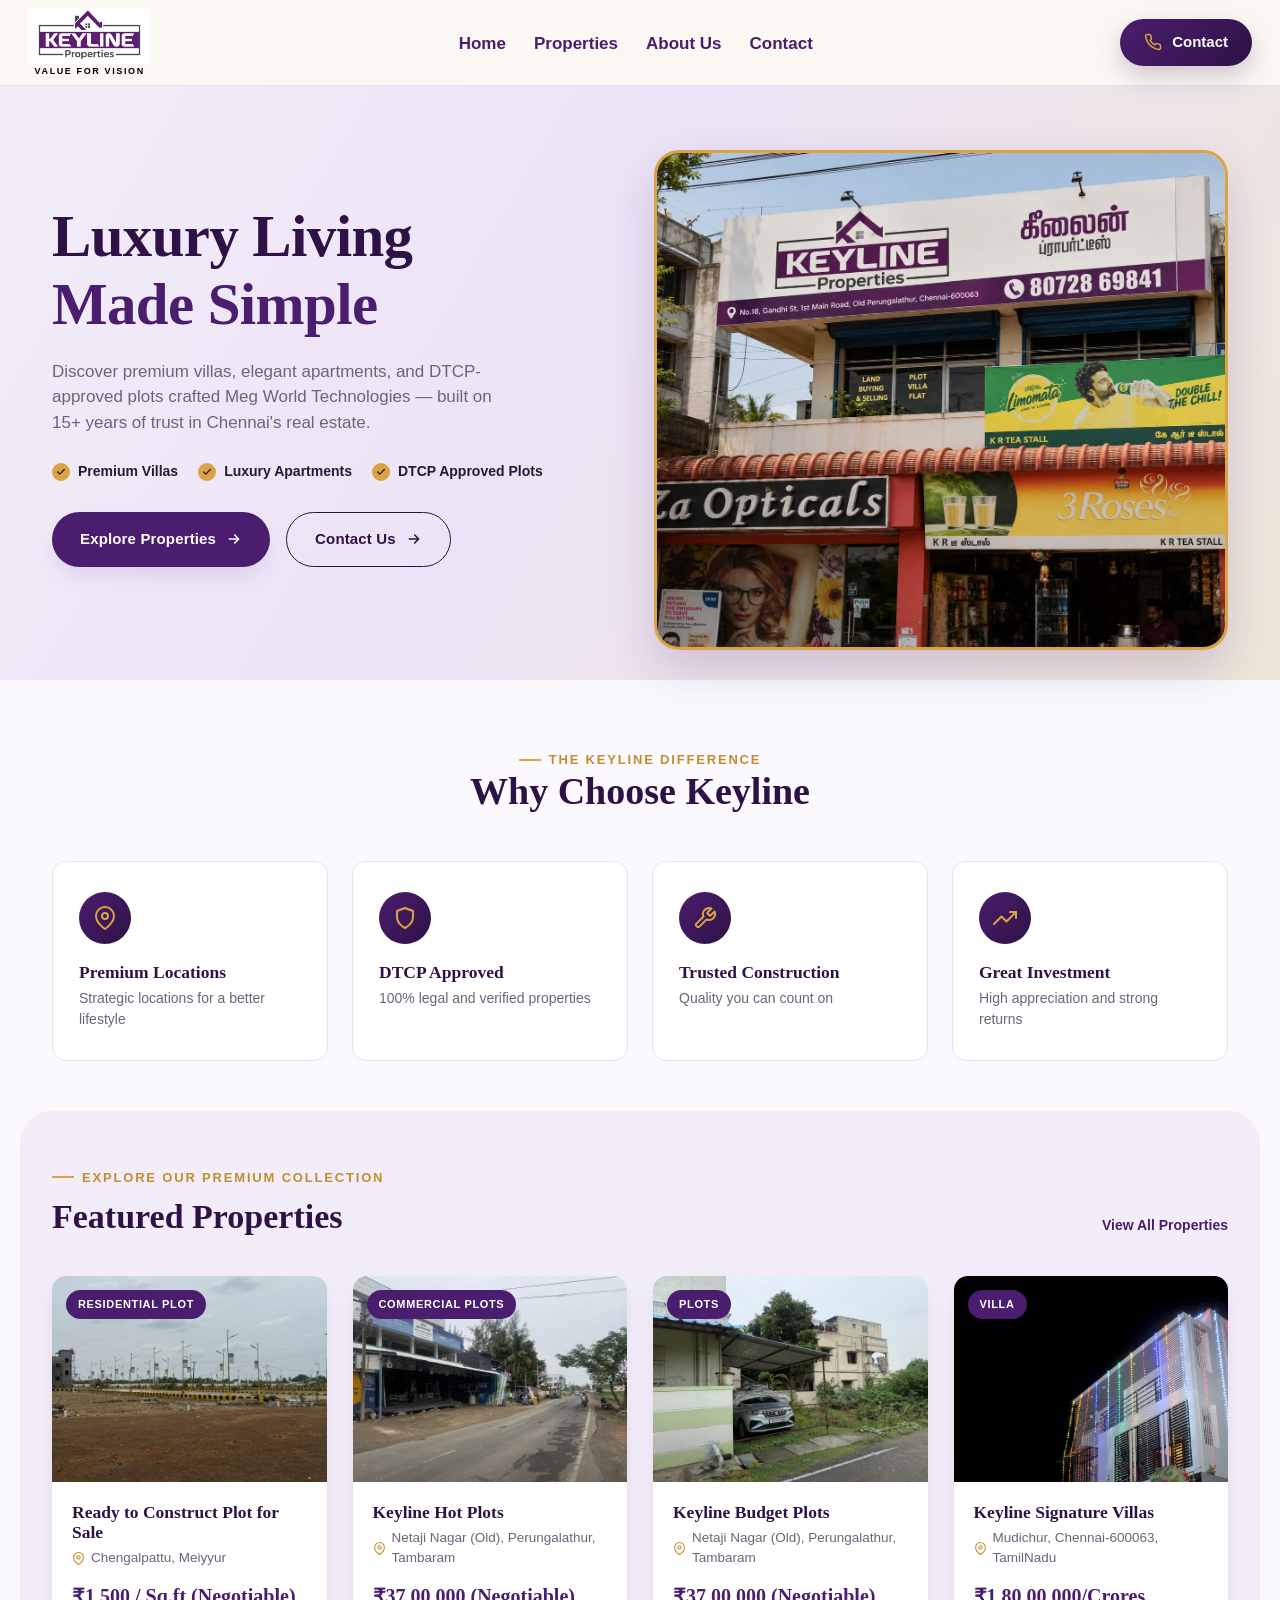
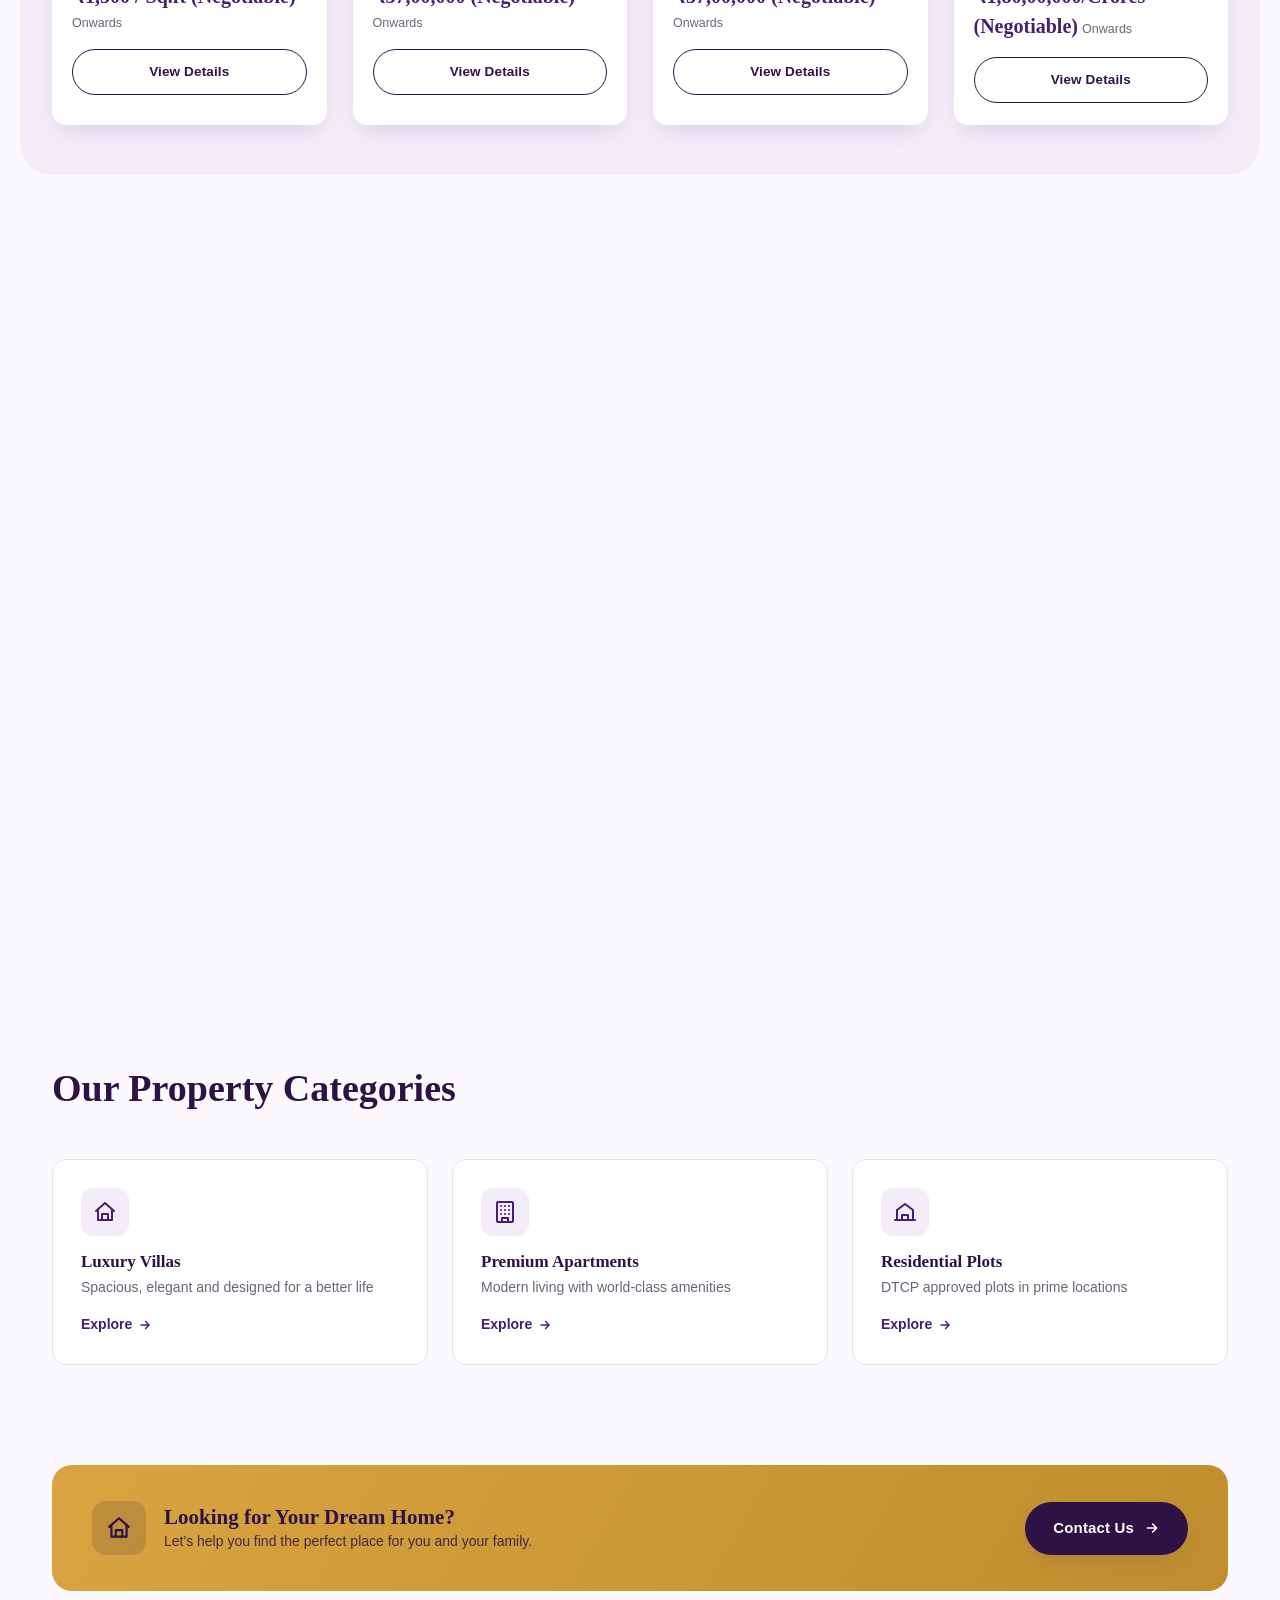
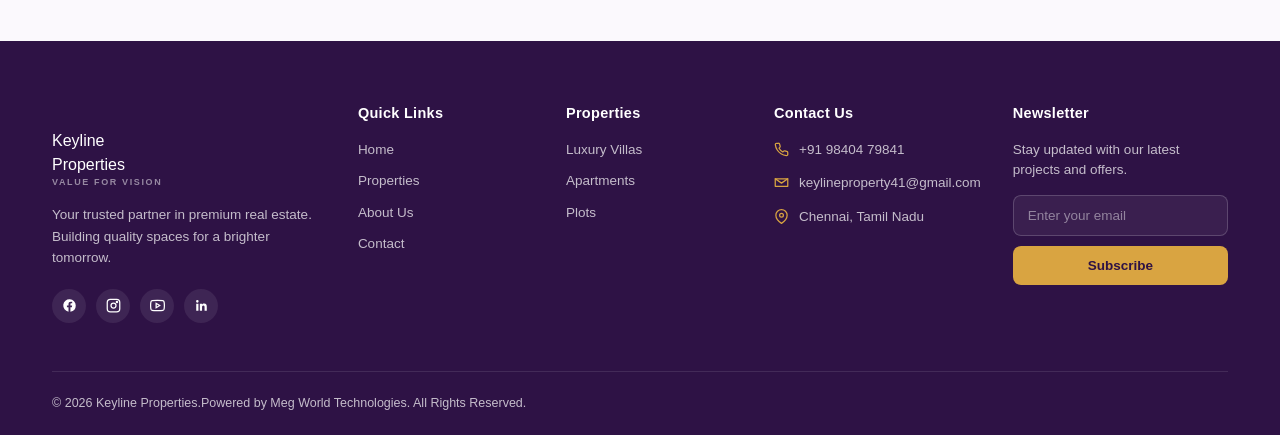
==== commit 5c0aadc1: "Updated project" ====
--- a/index.html
+++ b/index.html
@@ -148,55 +148,136 @@
         </a>
       </div>
 
-      <div class="property-grid">
-        <article class="property-card reveal">
-          <div class="property-media">
-            <div class="ph-img">
-    <img src="asset/plot-1.webp"
-         alt="Keyline Grandeur Villas"
-         class="property-image">
-</div>
-<span class="property-tag">Plots</span>
-          </div>
-          <div class="property-body">
-            <h3>Keyline Residential Plots</h3>
-            <div class="property-loc"><svg viewBox="0 0 24 24" fill="none" stroke="currentColor" stroke-width="2" stroke-linecap="round" stroke-linejoin="round"><path d="M21 10c0 7-9 13-9 13s-9-6-9-13a9 9 0 0 1 18 0z"/><circle cx="12" cy="10" r="3"/></svg>Meenatchi  Nagar Manimangalam, Chennai</div>
-            <div class="property-price"><strong>₹19,50,000/Lakhs (Negotiable)</strong> <span>Onwards</span></div>
-            <a href="plots.html" class="btn btn-outline">View Details</a>
-          </div>
-        </article>
-
-        <article class="property-card reveal">
-          <div class="property-media">
-<div class="ph-img">
-    <img src="asset/plot-2.webp"
-         alt="Keyline Heights Apartments"
-         class="property-image">
-</div>
-            <span class="property-tag">Plots</span>
-          </div>
-          <div class="property-body">
-            <h3>Keyline Budget Plots</h3>
-            <div class="property-loc"><svg viewBox="0 0 24 24" fill="none" stroke="currentColor" stroke-width="2" stroke-linecap="round" stroke-linejoin="round"><path d="M21 10c0 7-9 13-9 13s-9-6-9-13a9 9 0 0 1 18 0z"/><circle cx="12" cy="10" r="3"/></svg>Netaji Nagar (Old), Perungalathur, Tambaram</div>
-            <div class="property-price"><strong>₹37,00,000/Lakhs (Negotiable) </strong> <span>Onwards</span></div>
-            <a href="plots.html" class="btn btn-outline">View Details</a>
-          </div>
-        </article>
-
-        <article class="property-card reveal">
-          <div class="property-media">
-<div class="ph-img property-image">
-    <img src="asset/plot-3.webp" alt="Keyline Premium Plots">
-</div>
-            <span class="property-tag">Plots</span>
-          </div>
-          <div class="property-body">
-            <h3>Keyline Premium Plots</h3>
-            <div class="property-loc"><svg viewBox="0 0 24 24" fill="none" stroke="currentColor" stroke-width="2" stroke-linecap="round" stroke-linejoin="round"><path d="M21 10c0 7-9 13-9 13s-9-6-9-13a9 9 0 0 1 18 0z"/><circle cx="12" cy="10" r="3"/></svg>Manimangalam, Chennai, TamilNadu</div>
-            <div class="property-price"><strong>₹45,00,000/Lakhs (Negotiable)</strong> <span>Onwards</span></div>
-            <a href="plots.html" class="btn btn-outline">View Details</a>
-          </div>
-        </article>
+     <div class="property-grid">
+  <article class="property-card reveal">
+
+    <div class="property-media">
+      <div class="ph-img">
+        <img src="asset/plot-6.webp"
+             alt="Ready to Construct Plot - Chengalpattu Meiyyur"
+             class="property-image">
+      </div>
+
+      <span class="property-tag">Residential Plot</span>
+    </div>
+
+    <div class="property-body">
+
+      <h3>Ready to Construct Plot for Sale</h3>
+
+      <div class="property-loc">
+        <svg viewBox="0 0 24 24"
+             fill="none"
+             stroke="currentColor"
+             stroke-width="2"
+             stroke-linecap="round"
+             stroke-linejoin="round">
+          <path d="M21 10c0 7-9 13-9 13s-9-6-9-13a9 9 0 0 1 18 0z"/>
+          <circle cx="12" cy="10" r="3"/>
+        </svg>
+        Chengalpattu, Meiyyur
+      </div>
+
+      <div class="property-price">
+        <strong>₹1,500 / Sq.ft (Negotiable)</strong>
+        <span>Onwards</span>
+      </div>
+
+      <a href="plots.html" class="btn btn-outline">
+        View Details
+      </a>
+
+    </div>
+
+  </article>
+  
+
+  <article class="property-card reveal">
+
+    <div class="property-media">
+      <div class="ph-img">
+        <img src="asset/plot-5.webp"
+             alt="Keyline Budget Plots"
+             class="property-image">
+      </div>
+
+      <span class="property-tag">Commercial Plots</span>
+    </div>
+
+    <div class="property-body">
+
+      <h3>Keyline Hot Plots</h3>
+
+      <div class="property-loc">
+        <svg viewBox="0 0 24 24"
+             fill="none"
+             stroke="currentColor"
+             stroke-width="2"
+             stroke-linecap="round"
+             stroke-linejoin="round">
+          <path d="M21 10c0 7-9 13-9 13s-9-6-9-13a9 9 0 0 1 18 0z"/>
+          <circle cx="12" cy="10" r="3"/>
+        </svg>
+        Netaji Nagar (Old), Perungalathur, Tambaram
+      </div>
+
+      <div class="property-price">
+        <strong>₹37,00,000 (Negotiable)</strong>
+        <span>Onwards</span>
+      </div>
+
+      <a href="plots.html" class="btn btn-outline">
+        View Details
+      </a>
+
+    </div>
+
+  </article>
+
+
+  
+  <article class="property-card reveal">
+
+    <div class="property-media">
+      <div class="ph-img">
+        <img src="asset/plot-2.webp"
+             alt="Keyline Budget Plots"
+             class="property-image">
+      </div>
+
+      <span class="property-tag">Plots</span>
+    </div>
+
+    <div class="property-body">
+
+      <h3>Keyline Budget Plots</h3>
+
+      <div class="property-loc">
+        <svg viewBox="0 0 24 24"
+             fill="none"
+             stroke="currentColor"
+             stroke-width="2"
+             stroke-linecap="round"
+             stroke-linejoin="round">
+          <path d="M21 10c0 7-9 13-9 13s-9-6-9-13a9 9 0 0 1 18 0z"/>
+          <circle cx="12" cy="10" r="3"/>
+        </svg>
+        Netaji Nagar (Old), Perungalathur, Tambaram
+      </div>
+
+      <div class="property-price">
+        <strong>₹37,00,000 (Negotiable)</strong>
+        <span>Onwards</span>
+      </div>
+
+      <a href="plots.html" class="btn btn-outline">
+        View Details
+      </a>
+
+    </div>
+
+  </article>
+
 
         <article class="property-card reveal">
           <div class="property-media">
--- a/home.css
+++ b/home.css
@@ -236,6 +236,7 @@
 .brand-text-tag {
   width: 100%;
   text-align: center;
+ 
 
   /* Reduced size */
   font-size: 9px;
@@ -244,7 +245,7 @@
 
   line-height: 1.2;
   text-transform: uppercase;
-  color: var(--amber-dark);
+  color: black;
 }
 
 /* Navigation */
@@ -283,6 +284,9 @@
 
   background: var(--amber);
   transition: width 0.25s ease;
+}
+.main-nav a::after{
+display: none;
 }
 
 .main-nav a:hover::after,
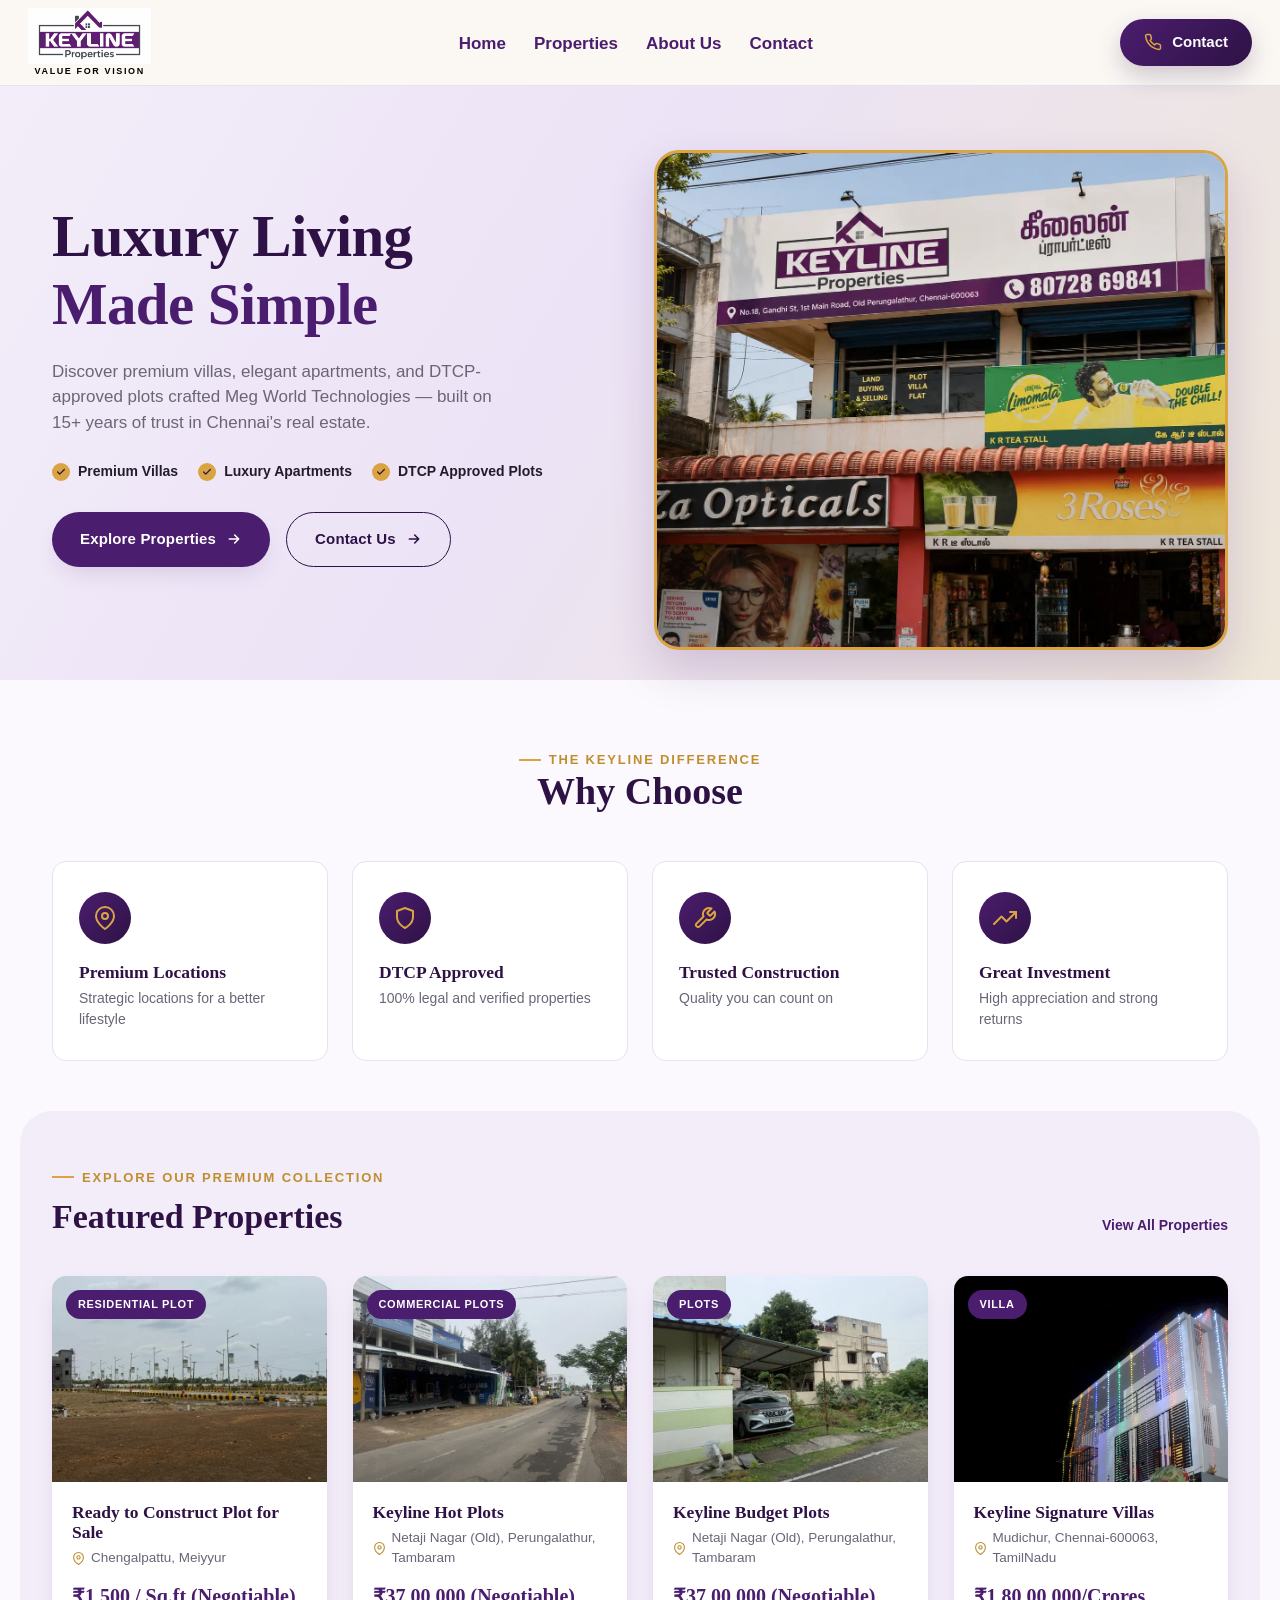
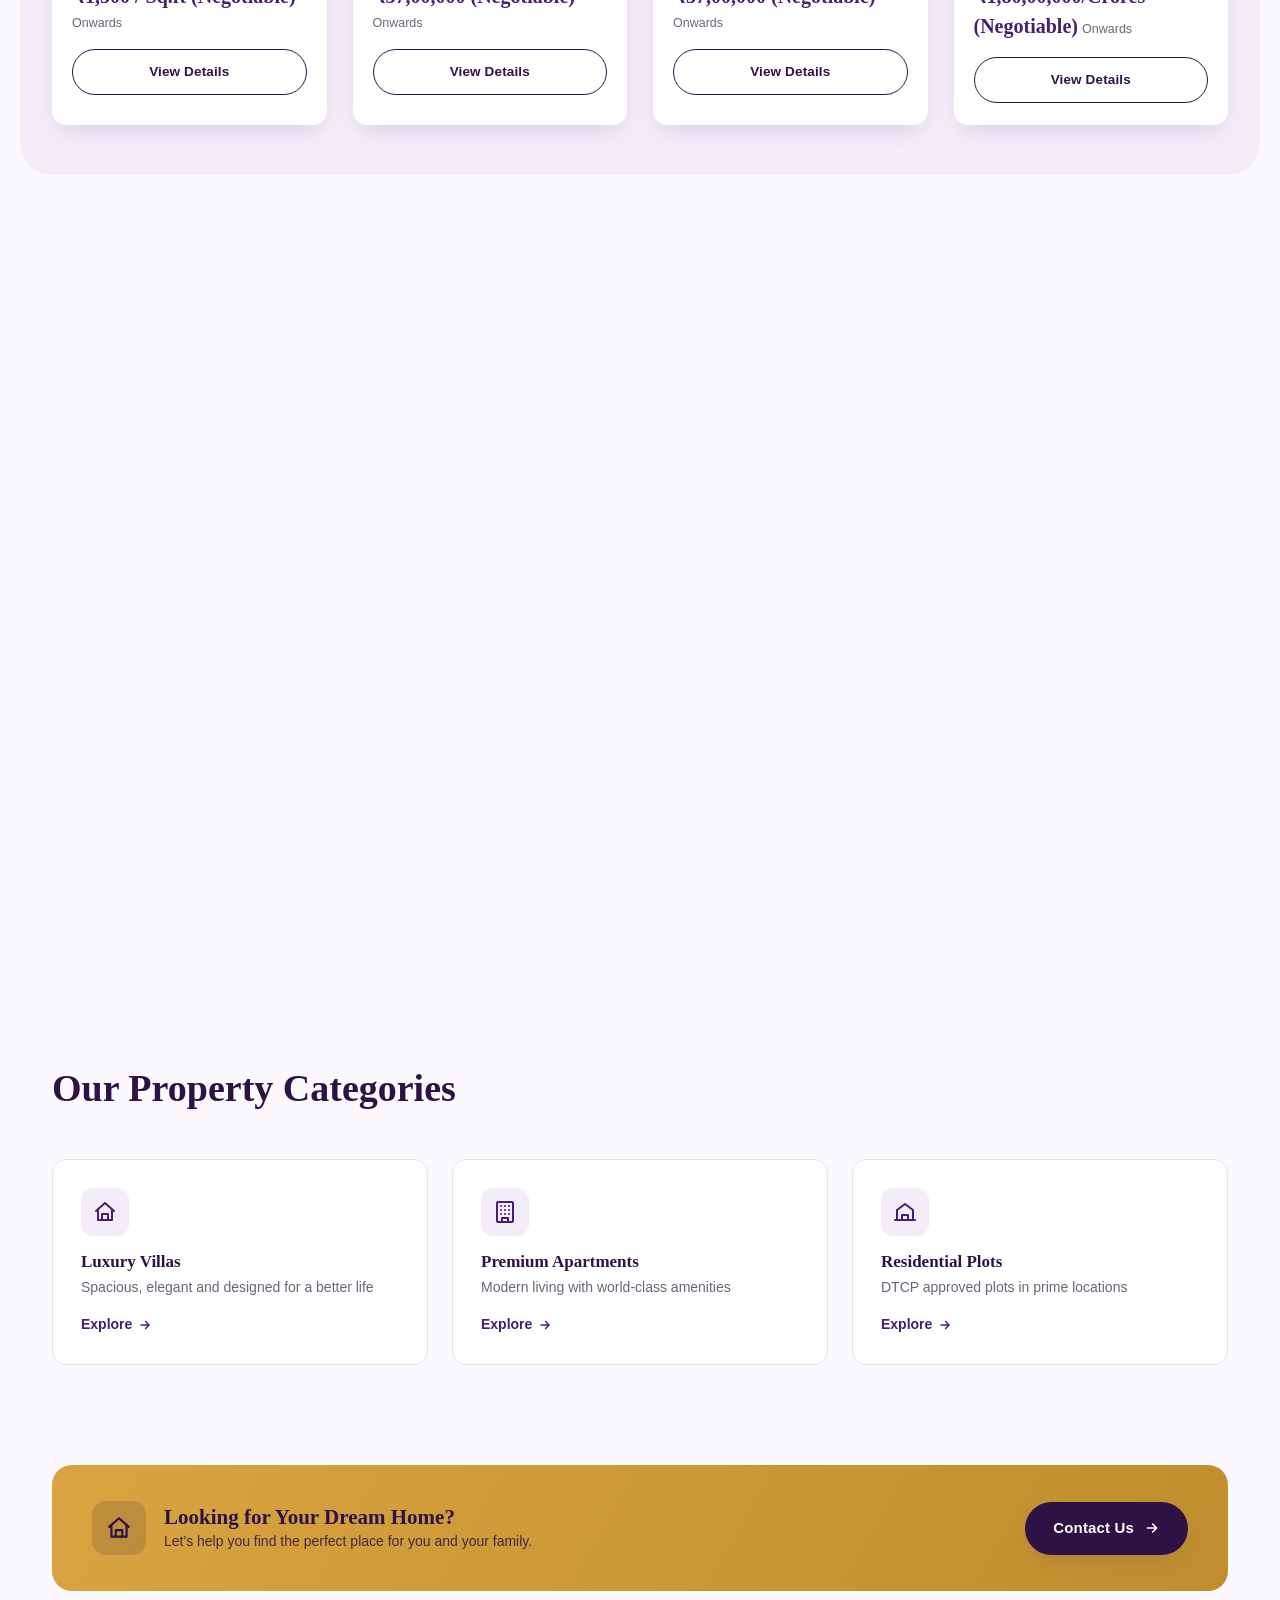
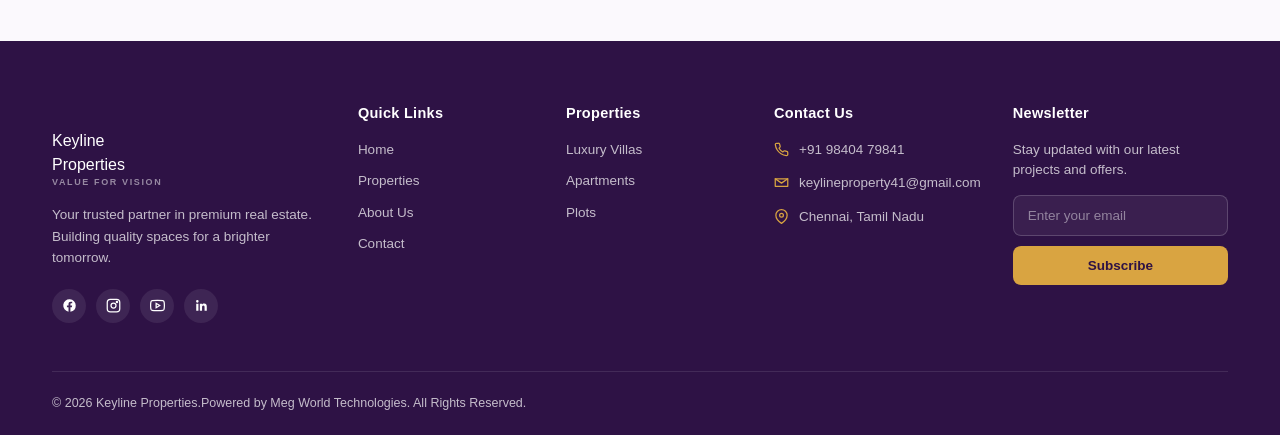
==== commit 8a8fbfd8: "Updated index page" ====
--- a/index.html
+++ b/index.html
@@ -108,7 +108,7 @@
     <div class="container">
       <div class="section-head reveal">
         <span class="eyebrow">The Keyline Difference</span>
-        <h2>Why Choose Keyline</h2>
+        <h2>Why Choose </h2>
       </div>
 
       <div class="why-grid">
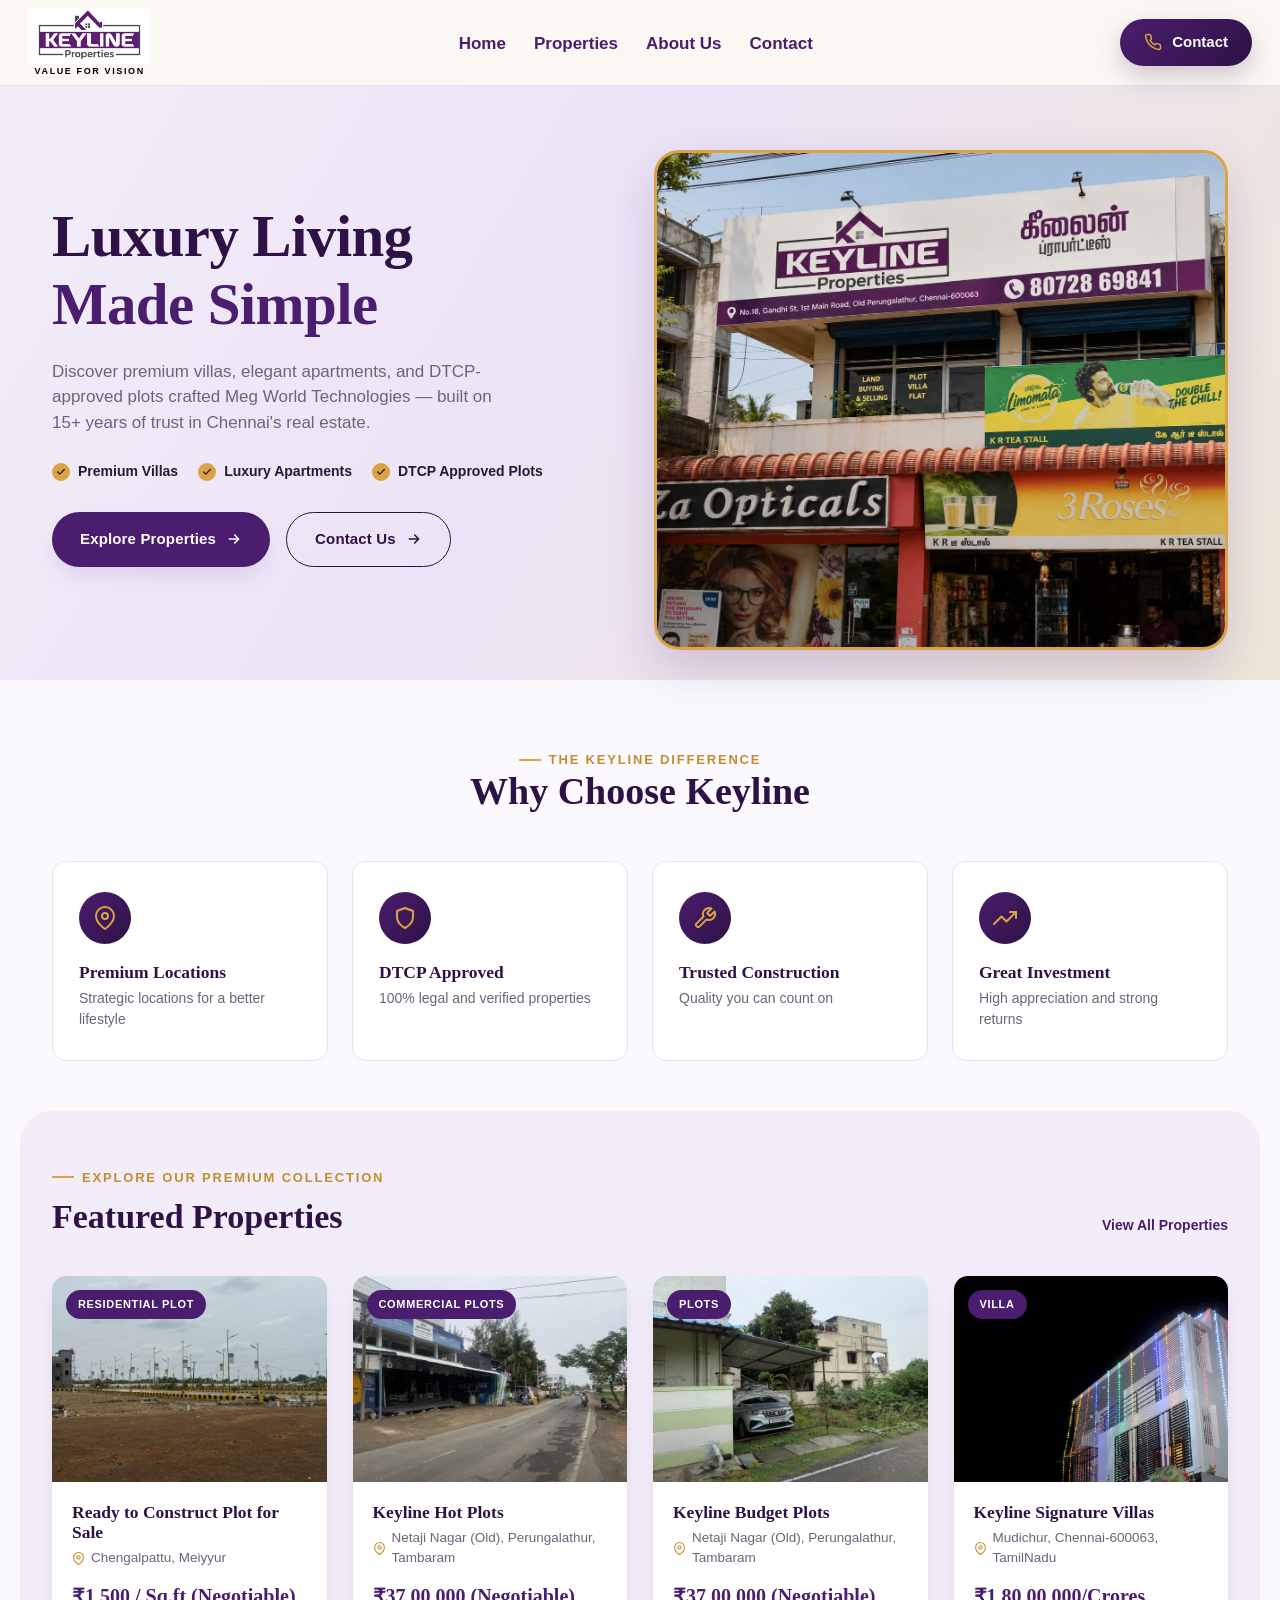
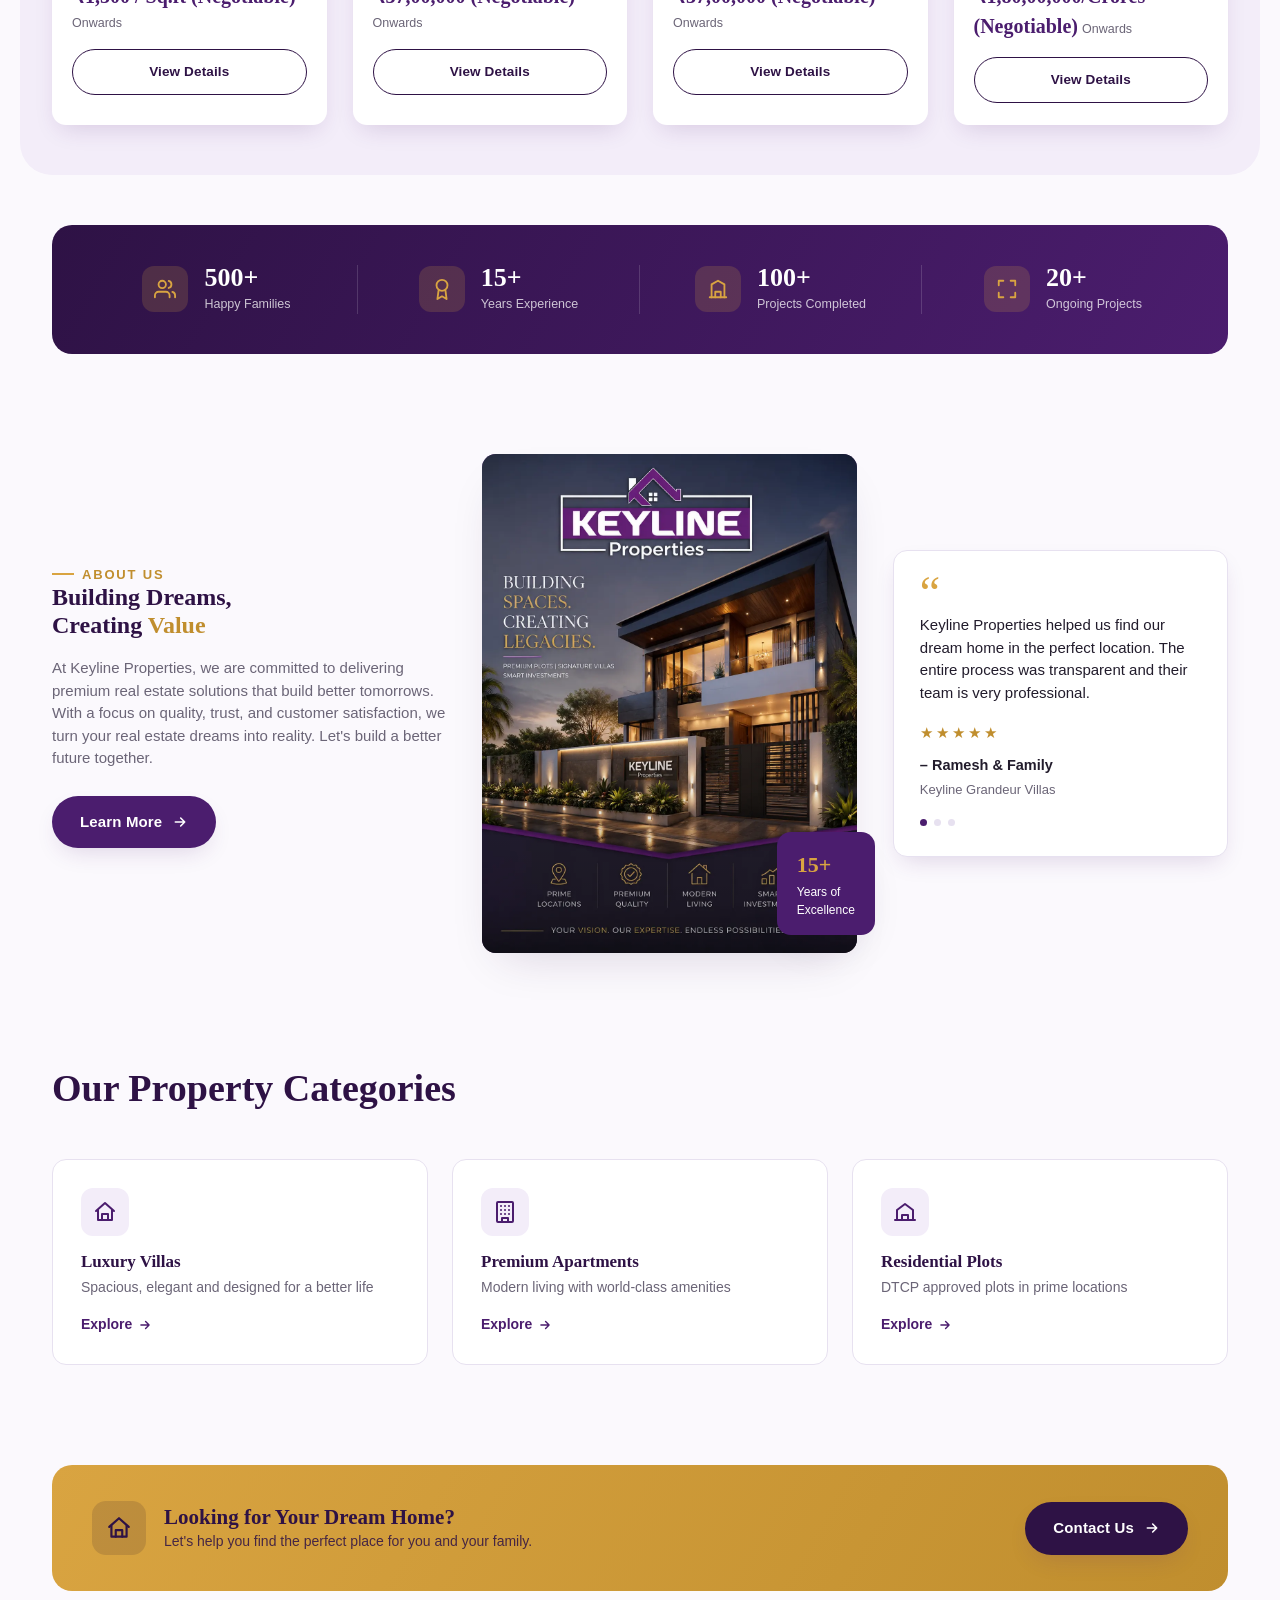
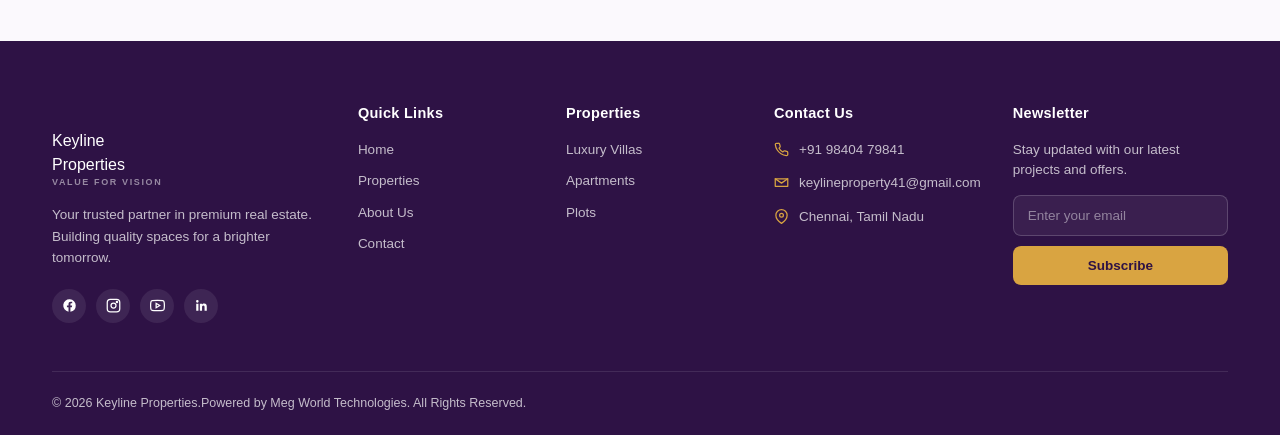
==== commit f809ab33: "Updated index page" ====
--- a/index.html
+++ b/index.html
@@ -108,7 +108,7 @@
     <div class="container">
       <div class="section-head reveal">
         <span class="eyebrow">The Keyline Difference</span>
-        <h2>Why Choose </h2>
+        <h2>Why Choose Keyline</h2>
       </div>
 
       <div class="why-grid">
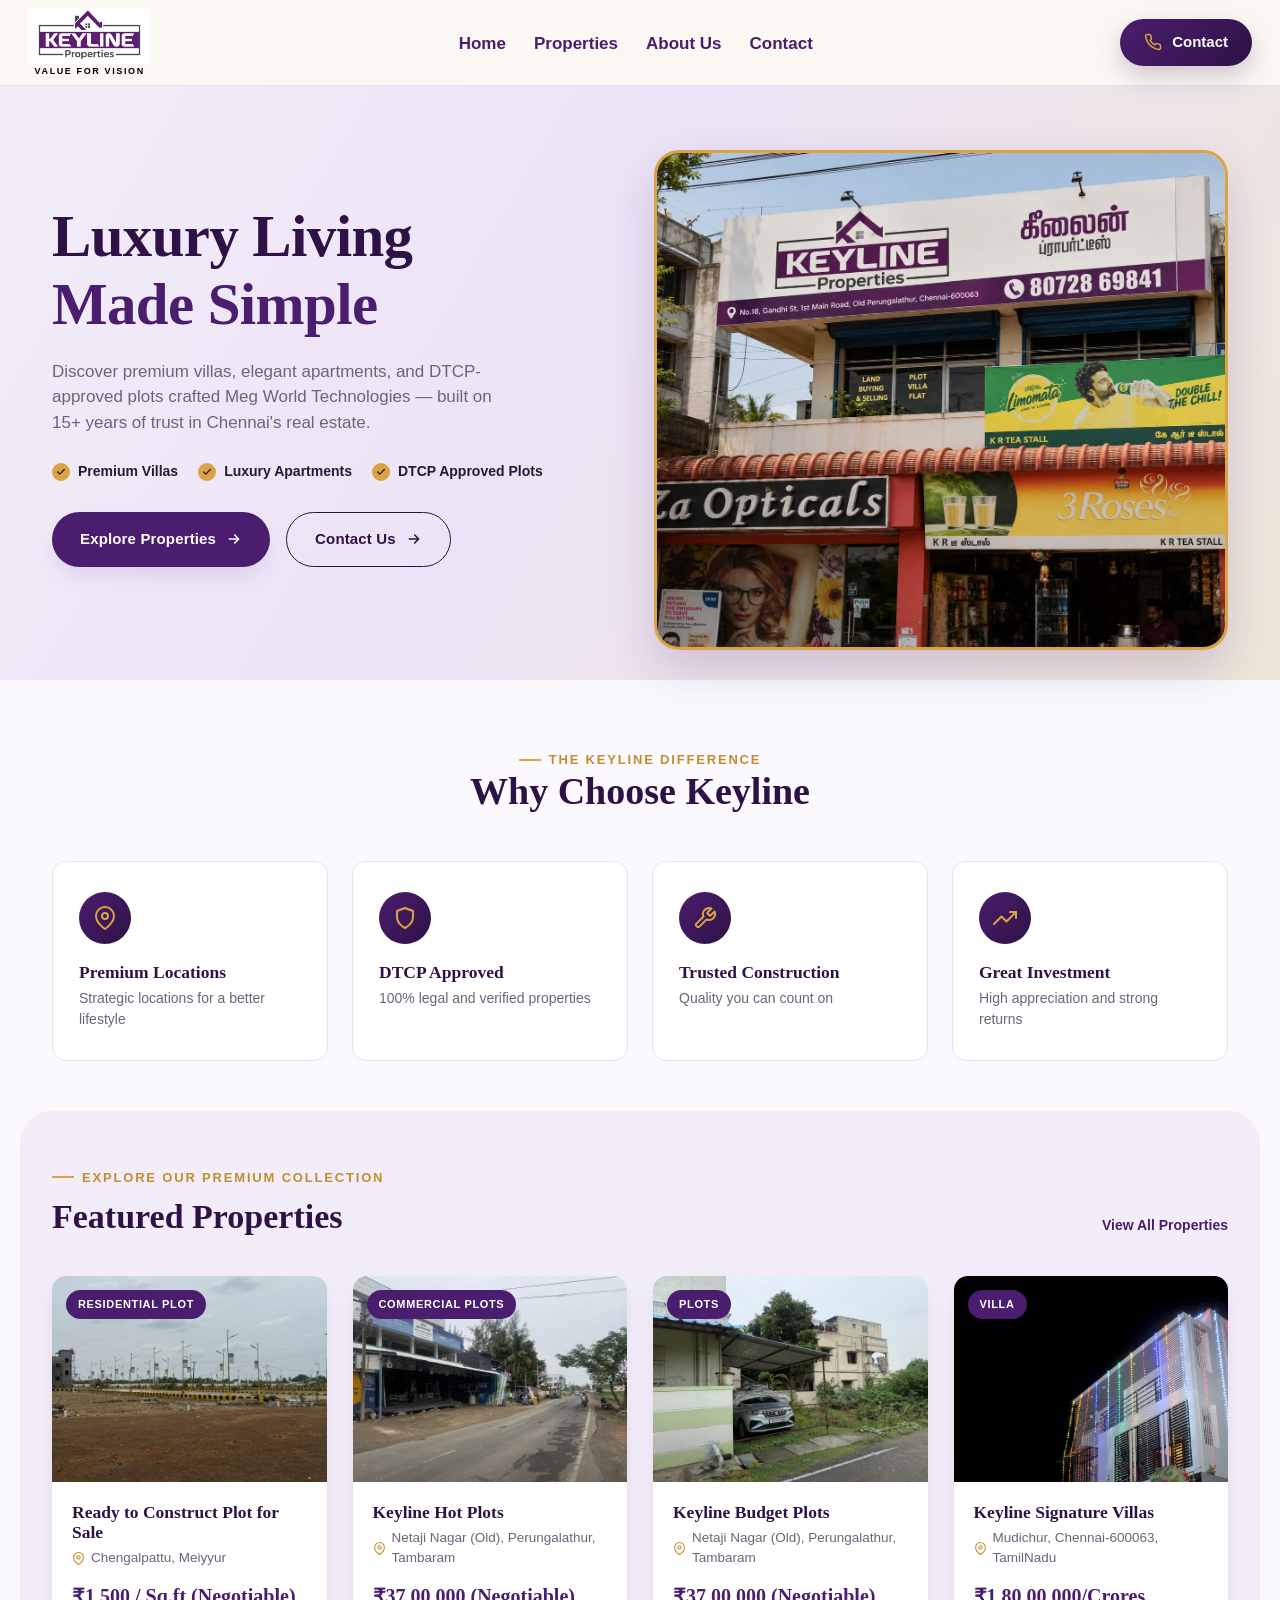
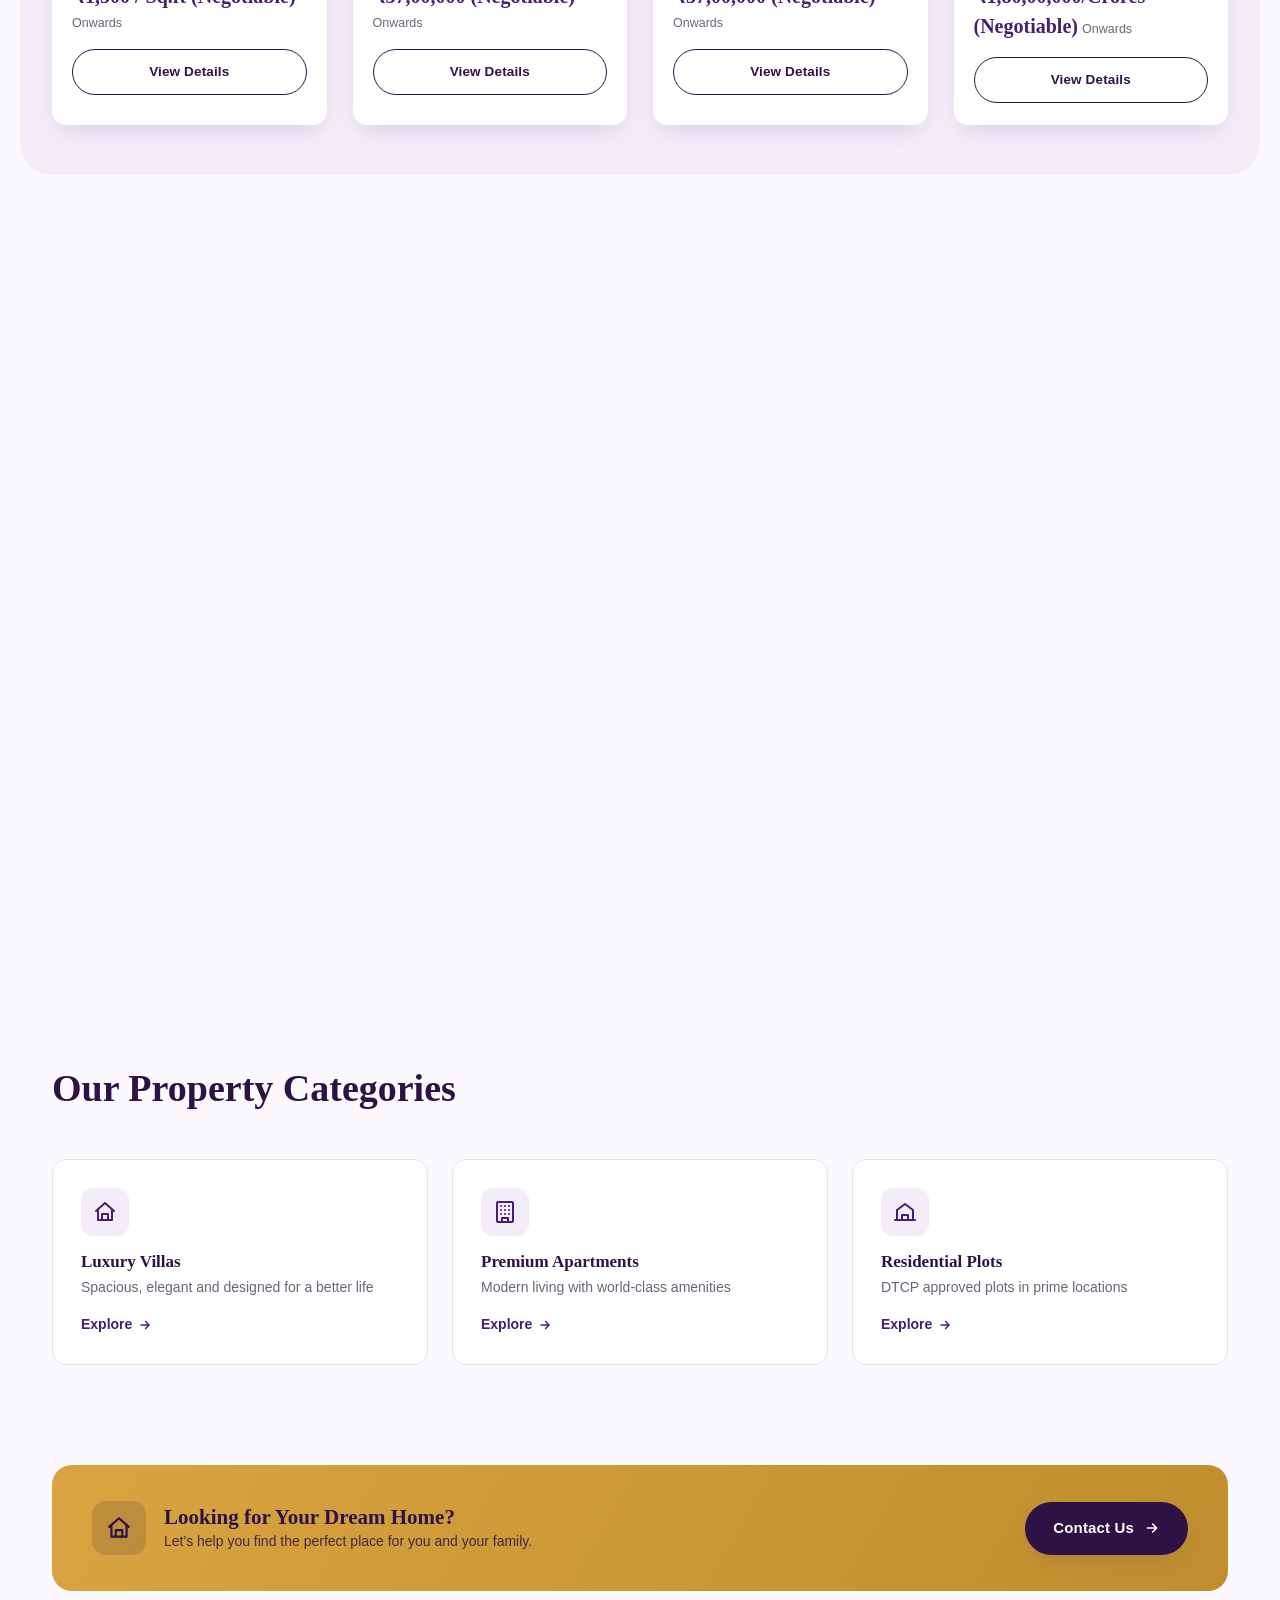
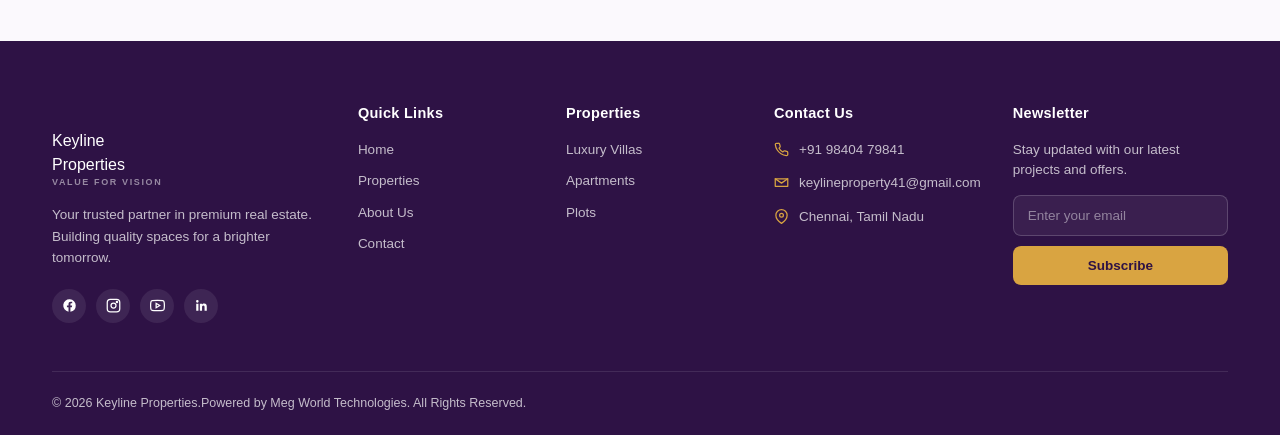
==== commit f857f9b9: "Updated project" ====
--- a/index.html
+++ b/index.html
@@ -7,6 +7,7 @@
 <link rel="preconnect" href="https://fonts.googleapis.com">
 <link href="https://fonts.googleapis.com/css2?family=Fraunces:opsz,wght@9..144,500;9..144,600;9..144,700&family=Manrope:wght@400;500;600;700;800&display=swap" rel="stylesheet">
 <link rel="stylesheet" href="home.css">
+<link rel="icon" type="image/png" href="asset/key.webp" sizes="50x50">
 </head>
 <body>
 
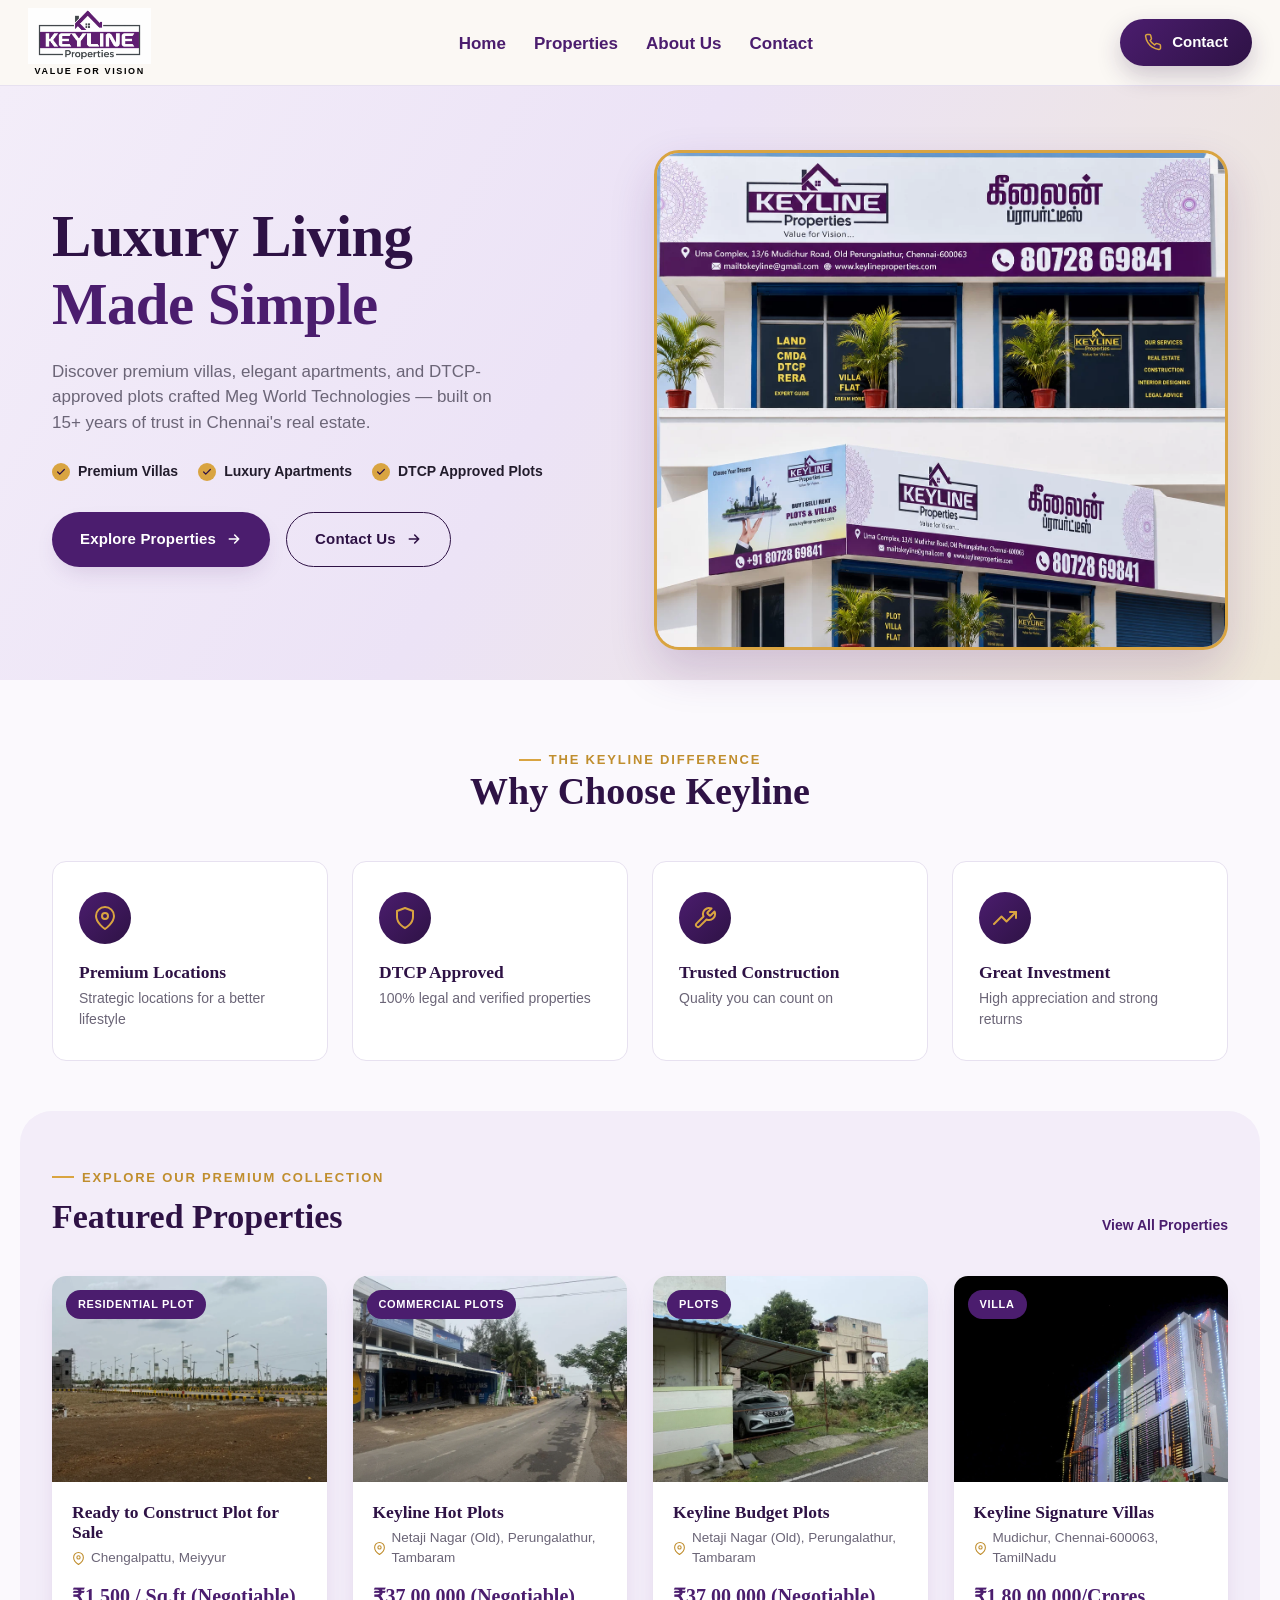
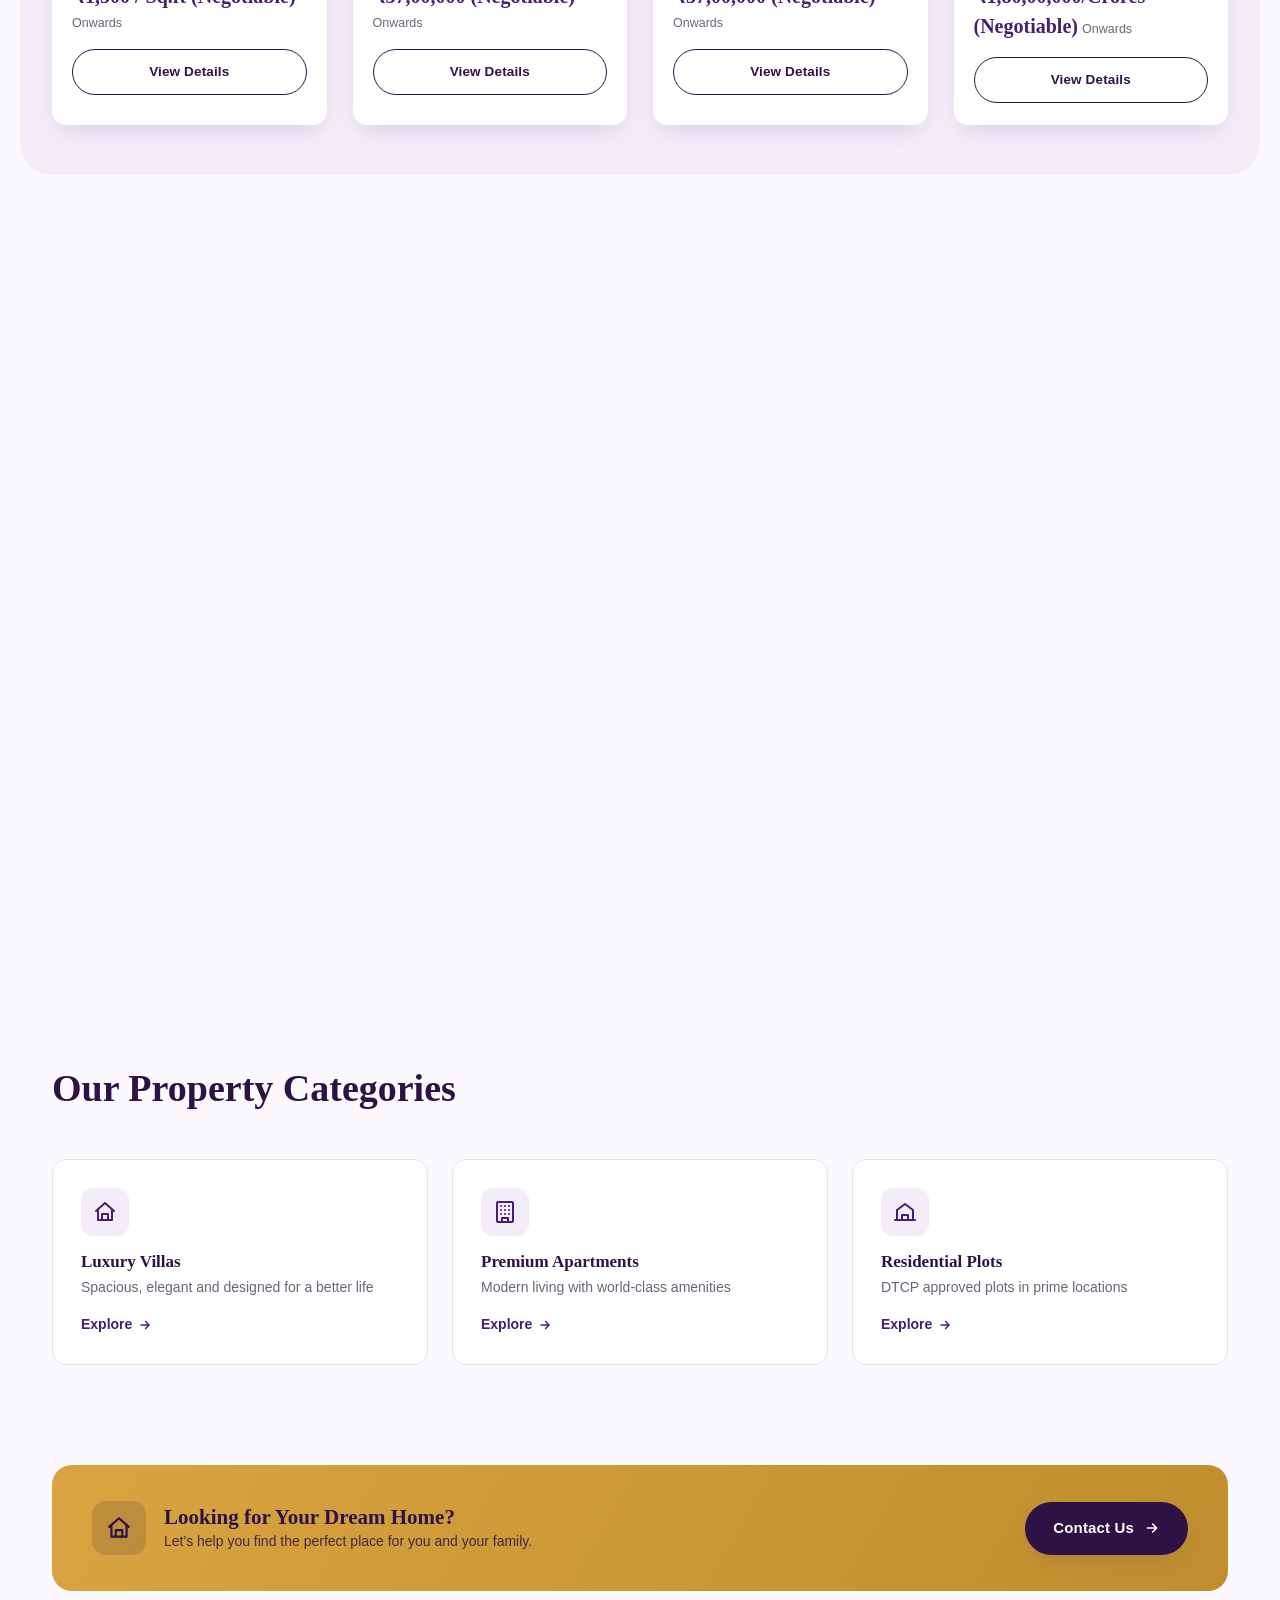
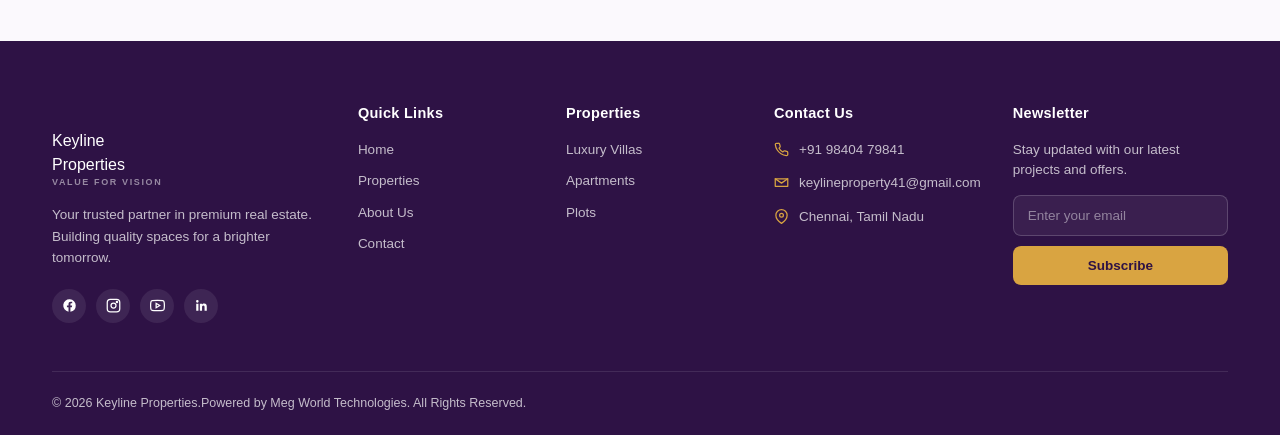
==== commit 3e8dac73: "Updated project" ====
--- a/index.html
+++ b/index.html
@@ -93,7 +93,7 @@
 
         <div class="hero-visual">
           <div class="hero-image">
-    <img src="asset/hero.webp"
+    <img src="asset/hero1.webp"
          alt="Luxury Villa Exterior"
          class="hero-img">
 </div>
